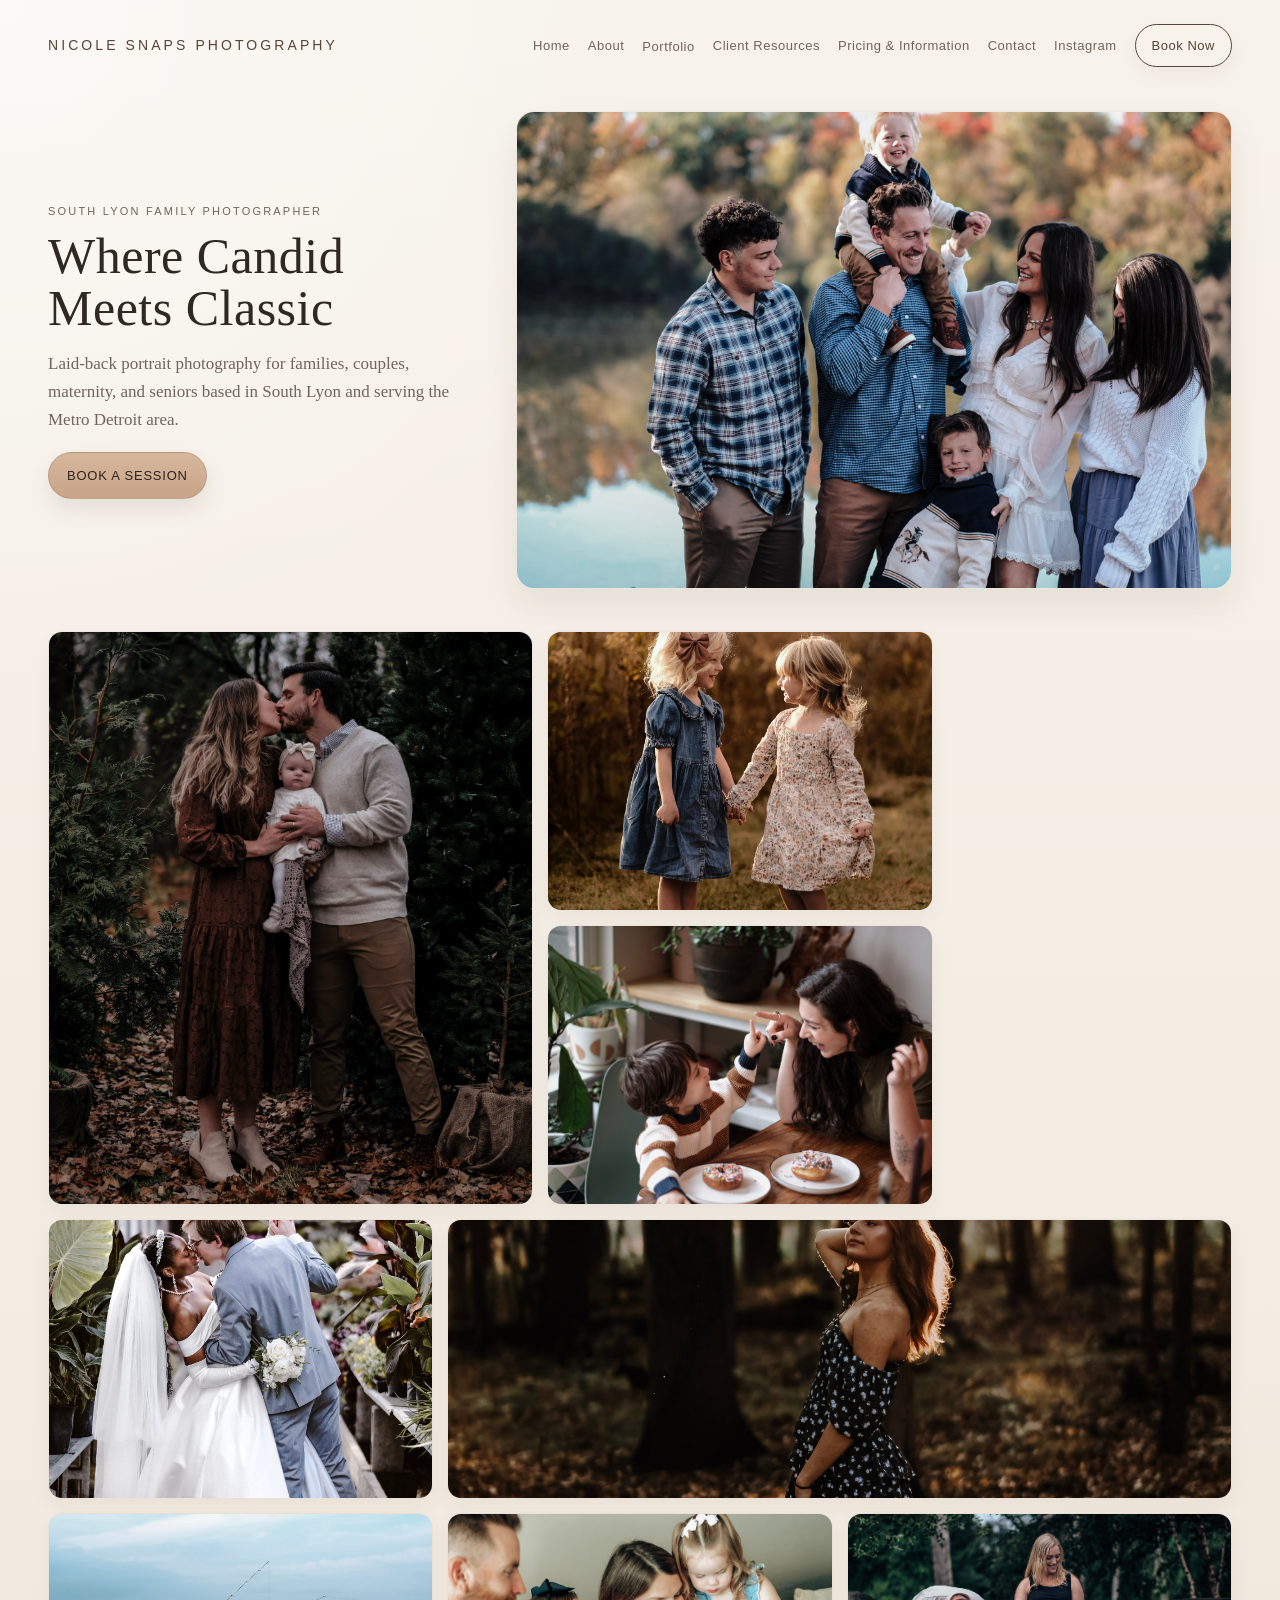
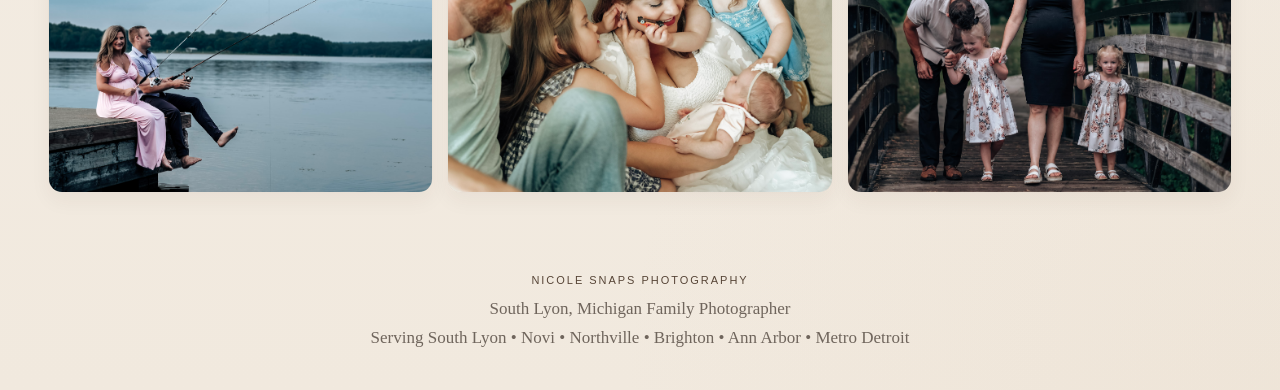
==== index.html @ c307022c "Add files via upload" ====
<!DOCTYPE html>
<html lang="en">
<head>
  <meta charset="UTF-8" />
  <meta name="viewport" content="width=device-width, initial-scale=1.0" />
  <title>Nicole Snaps Photography | South Lyon Family Photographer</title>
  <meta name="description" content="Nicole Snaps Photography offers laid-back, soulful portrait photography for families, couples, maternity, and seniors in South Lyon and the Metro Detroit area." />
  <meta name="keywords" content="South Lyon family photographer, Metro Detroit family photographer, maternity photographer Michigan, senior photographer South Lyon, couples photographer Michigan, Nicole Snaps Photography" />
  <meta name="author" content="Nicole Snaps Photography" />
  <meta name="robots" content="index, follow" />
  <meta property="og:title" content="Nicole Snaps Photography | Where Candid Meets Classic" />
  <meta property="og:description" content="Laid-back portrait photography for families, couples, maternity, and seniors in South Lyon and the Metro Detroit area." />
  <meta property="og:type" content="website" />
  <meta property="og:image" content="images/hero.jpg" />
  <meta property="og:locale" content="en_US" />
  <link rel="canonical" href="https://www.nicolesnapsphoto.com/" />
  <link rel="stylesheet" href="style.css" />
</head>
<body>
  <header class="site-header">
    <a class="brand" href="index.html">Nicole Snaps Photography</a>

    <input type="checkbox" id="nav-toggle" class="nav-toggle" />
    <label for="nav-toggle" class="nav-toggle-label" aria-label="Open menu">
      <span></span>
      <span></span>
      <span></span>
    </label>

    <nav class="main-nav">
      <a href="index.html">Home</a>
      <a href="about.html">About</a>

      <div class="nav-dropdown">
        <a class="nav-dropbtn" href="https://nicolesnapsphotographysouthlyon.mypixieset.com/families/" target="_blank" rel="noopener">Portfolio</a>
        <div class="nav-dropdown-content">
          <a href="https://nicolesnapsphotographysouthlyon.mypixieset.com/families/" target="_blank" rel="noopener">Families &amp; Newborn</a>
          <a href="https://nicolesnapsphotographysouthlyon.mypixieset.com/couples/" target="_blank" rel="noopener">Couples &amp; Maternity</a>
          <a href="https://nicolesnapsphotographysouthlyon.mypixieset.com/seniors/" target="_blank" rel="noopener">Seniors &amp; Grads</a>
        </div>
      </div>

      <a href="https://nicolesnapsphotographysouthlyon.mypixieset.com/resources/" target="_blank" rel="noopener">Client Resources</a>
      <a href="https://nicolesnapsphotographysouthlyon.mypixieset.com/investment/" target="_blank" rel="noopener">Pricing &amp; Information</a>
      <a href="https://nicolesnapsphotographysouthlyon.mypixieset.com/contact/" target="_blank" rel="noopener">Contact</a>
      <a href="https://www.instagram.com/nicolesnapsphotography" target="_blank" rel="noopener">Instagram</a>
      <a class="nav-button" href="https://book.usesession.com/i/s2PCwH8DxS" target="_blank" rel="noopener">Book Now</a>
    </nav>
  </header>

  <main>
    <section class="hero hero-compact">
      <div class="hero-copy">
        <p class="eyebrow">South Lyon Family Photographer</p>
        <h1>Where Candid Meets Classic</h1>
        <p class="intro">
          Laid-back portrait photography for families, couples, maternity, and seniors
          based in South Lyon and serving the Metro Detroit area.
        </p>
        <div class="hero-actions">
          <a class="primary-link" href="https://book.usesession.com/i/s2PCwH8DxS" target="_blank" rel="noopener">Book a Session</a>
        </div>
      </div>
      <div class="hero-image-wrap">
        <img class="hero-image" src="images/hero.jpg" alt="Family laughing together during outdoor portrait session" />
      </div>
    </section>

    <section class="portfolio-grid-section" aria-label="Portfolio preview">
      <div class="editorial-grid editorial-grid-eight">
        <img class="grid-tall" src="images/portfolio1.jpg" alt="Family photography moment" />
        <img src="images/portfolio2.jpg" alt="Couple photography moment" />
        <img src="images/portfolio3.jpg" alt="Senior portrait" />
        <img src="images/portfolio4.jpg" alt="Mother holding newborn" />
        <img class="grid-wide" src="images/portfolio5.jpg" alt="Kids playing outdoors" />
        <img src="images/portfolio6.jpg" alt="Maternity portrait" />
        <img src="images/portfolio7.jpg" alt="Lifestyle family portrait" />
        <img src="images/portfolio8.jpg" alt="Outdoor portrait session" />
      </div>
    </section>
  </main>

  <footer class="site-footer">
    <p class="footer-title">Nicole Snaps Photography</p>
    <p class="footer-location">South Lyon, Michigan Family Photographer</p>
    <p class="footer-service">Serving South Lyon • Novi • Northville • Brighton • Ann Arbor • Metro Detroit</p>
  </footer>
</body>
</html>
---- style.css ----
*{
  box-sizing:border-box;
}

:root{
  --bg:#f4eee6;
  --surface:#fbf7f1;
  --surface-soft:#f1e7da;
  --text:#2f2823;
  --muted:#6f655c;
  --line:#d7c8b9;
  --line-soft:#e6dbcf;
  --accent:#8b6f57;
  --accent-dark:#574537;
  --button:#cdb29b;
  --button-hover:#c29f84;
  --shadow:0 16px 34px rgba(52, 40, 29, 0.08);
  --shadow-soft:0 8px 20px rgba(52, 40, 29, 0.05);
}

html{
  scroll-behavior:smooth;
}

body{
  margin:0;
  font-family: Baskerville, "Baskerville Old Face", Garamond, "Times New Roman", serif;
  background:
    radial-gradient(circle at top left, rgba(255,255,255,0.58), transparent 30%),
    radial-gradient(circle at bottom right, rgba(214,190,162,0.10), transparent 28%),
    linear-gradient(180deg, #f7f2eb 0%, #f1e9de 100%);
  color:var(--text);
  line-height:1.65;
}

img{
  display:block;
  max-width:100%;
}

a{
  color:inherit;
}

.site-header{
  max-width:1240px;
  margin:0 auto;
  padding:24px 28px;
  display:flex;
  align-items:center;
  justify-content:space-between;
  gap:20px;
  position:relative;
}

.brand{
  text-decoration:none;
  font-family:"Avenir Next", Avenir, Helvetica, Arial, sans-serif;
  font-size:14px;
  letter-spacing:0.22em;
  text-transform:uppercase;
  position:relative;
  z-index:1002;
  color:var(--accent-dark);
}

.nav-toggle{
  display:none;
}

.nav-toggle-label{
  display:none;
}

.main-nav{
  display:flex;
  align-items:center;
  gap:18px;
  flex-wrap:wrap;
}

.main-nav > a,
.nav-dropbtn{
  text-decoration:none;
  font-size:13px;
  color:var(--muted);
  background:none;
  border:none;
  padding:0;
  font-family:"Avenir Next", Avenir, Helvetica, Arial, sans-serif;
  letter-spacing:0.04em;
  cursor:pointer;
  transition:color 0.18s ease;
}

.main-nav > a:hover,
.nav-dropbtn:hover{
  color:var(--accent-dark);
}

.main-nav a.active{
  color:var(--accent-dark);
}

.nav-button{
  background:rgba(255,255,255,0.35);
  border:1px solid var(--accent-dark) !important;
  color:var(--accent-dark) !important;
  padding:10px 16px !important;
  border-radius:999px;
  box-shadow:var(--shadow-soft);
}

.nav-dropdown{
  position:relative;
  padding-bottom:8px;
  margin-bottom:-8px;
}

.nav-dropdown-content{
  display:none;
  position:absolute;
  top:100%;
  left:0;
  min-width:240px;
  background:rgba(251,247,241,0.98);
  backdrop-filter: blur(6px);
  border:1px solid var(--line);
  border-radius:14px;
  box-shadow:var(--shadow);
  padding:10px 0;
  z-index:1000;
}

.nav-dropdown-content a{
  display:block;
  padding:10px 16px;
  text-decoration:none;
  color:var(--text);
  font-size:14px;
  white-space:nowrap;
  font-family:"Avenir Next", Avenir, Helvetica, Arial, sans-serif;
}

.nav-dropdown-content a:hover{
  background:rgba(139,111,87,0.06);
}

.nav-dropdown:hover .nav-dropdown-content,
.nav-dropdown:focus-within .nav-dropdown-content{
  display:block;
}

.hero{
  max-width:1240px;
  margin:0 auto;
  padding:20px 28px 34px;
}

.hero-compact{
  display:grid;
  grid-template-columns:minmax(280px, 430px) minmax(320px, 1fr);
  gap:38px;
  align-items:center;
}

.eyebrow{
  margin:0 0 10px;
  color:var(--muted);
  text-transform:uppercase;
  letter-spacing:0.20em;
  font-size:11px;
  font-family:"Avenir Next", Avenir, Helvetica, Arial, sans-serif;
}

h1, h2, h3{
  font-family: Baskerville, "Baskerville Old Face", Garamond, "Times New Roman", serif;
  font-weight:500;
  letter-spacing:0.01em;
  color:var(--text);
}

h1{
  font-size:50px;
  line-height:1.04;
  margin:0 0 16px;
}

h2{
  font-size:34px;
  line-height:1.15;
  margin:0;
}

h3{
  font-size:24px;
  line-height:1.2;
  margin:0;
}

.intro,
.about-copy p,
.feature-card p,
.footer-location,
.footer-service{
  font-size:17px;
}

.intro{
  max-width:420px;
  color:var(--muted);
  margin:0 0 18px;
}

.hero-actions{
  display:flex;
  flex-wrap:wrap;
  gap:12px;
  margin-top:12px;
}

.primary-link,
.secondary-link{
  text-decoration:none;
  padding:12px 18px;
  border-radius:999px;
  font-size:13px;
  font-family:"Avenir Next", Avenir, Helvetica, Arial, sans-serif;
  letter-spacing:0.06em;
  text-transform:uppercase;
  transition:all 0.18s ease;
}

.primary-link{
  background:linear-gradient(180deg, #d6b79d 0%, #c8a488 100%);
  color:#2d241d;
  box-shadow:0 10px 22px rgba(83, 65, 47, 0.11);
  border:1px solid rgba(87,69,55,0.16);
}

.primary-link:hover{
  background:linear-gradient(180deg, #d0ac8d 0%, #c09978 100%);
  transform:translateY(-1px);
}

.secondary-link{
  border:1px solid var(--line);
  background:rgba(255,255,255,0.45);
  color:var(--accent-dark);
}

.secondary-link:hover{
  background:var(--surface-soft);
}

.hero-image{
  width:100%;
  max-height:640px;
  object-fit:cover;
  border-radius:18px;
  box-shadow:var(--shadow);
  border:1px solid rgba(87,69,55,0.06);
}

.portfolio-grid-section{
  max-width:1240px;
  margin:0 auto;
  padding:8px 28px 60px;
}

.editorial-grid{
  display:grid;
  grid-template-columns:repeat(12, 1fr);
  gap:14px;
}

.editorial-grid img{
  width:100%;
  height:280px;
  object-fit:cover;
  border-radius:14px;
  grid-column:span 4;
  box-shadow:var(--shadow-soft);
  border:1px solid rgba(87,69,55,0.06);
}

.editorial-grid .grid-tall{
  grid-column:span 5;
  grid-row:span 2;
  height:574px;
}

.editorial-grid .grid-wide{
  grid-column:span 8;
}

.page-wrap{
  max-width:1240px;
  margin:0 auto;
  padding:10px 28px 70px;
}

.about-page{
  padding:10px 0 50px;
}

.about-layout{
  display:grid;
  grid-template-columns:minmax(300px, 1.05fr) minmax(280px, 0.95fr);
  gap:40px;
  align-items:center;
}

.about-copy p{
  max-width:660px;
  color:var(--muted);
}

.about-image-wrap img{
  width:100%;
  border-radius:18px;
  max-height:720px;
  object-fit:cover;
  box-shadow:var(--shadow);
  border:1px solid rgba(87,69,55,0.06);
}

.featured-preview-section{
  padding-top:8px;
}

.section-heading{
  margin-bottom:18px;
}

.feature-cards{
  display:grid;
  grid-template-columns:repeat(2, minmax(260px, 1fr));
  gap:18px;
}

.feature-card{
  text-decoration:none;
  background:rgba(251,247,241,0.82);
  backdrop-filter: blur(4px);
  border:1px solid var(--line-soft);
  border-radius:18px;
  padding:24px;
  transition:transform 0.18s ease, box-shadow 0.18s ease, background 0.18s ease;
  box-shadow:var(--shadow-soft);
}

.feature-card:hover{
  transform:translateY(-2px);
  box-shadow:var(--shadow);
  background:var(--surface);
}

.feature-source{
  display:block;
  color:var(--muted);
  text-transform:uppercase;
  letter-spacing:0.16em;
  font-size:11px;
  margin-bottom:10px;
  font-family:"Avenir Next", Avenir, Helvetica, Arial, sans-serif;
}

.feature-card h3{
  font-size:24px;
  margin-bottom:10px;
}

.feature-card p{
  margin:0 0 14px;
  color:var(--muted);
}

.feature-read{
  font-size:13px;
  color:var(--accent-dark);
  font-family:"Avenir Next", Avenir, Helvetica, Arial, sans-serif;
  text-transform:uppercase;
  letter-spacing:0.08em;
}

.site-footer{
  max-width:1240px;
  margin:0 auto;
  padding:18px 28px 38px;
  text-align:center;
  color:var(--muted);
}

.footer-title{
  margin:0 0 6px;
  letter-spacing:0.18em;
  text-transform:uppercase;
  font-size:11px;
  font-family:"Avenir Next", Avenir, Helvetica, Arial, sans-serif;
  color:var(--accent-dark);
}

.footer-location,
.footer-service{
  margin:0;
}

@media (max-width: 980px){
  .hero-compact,
  .about-layout{
    grid-template-columns:1fr;
  }

  h1{
    font-size:42px;
  }

  .editorial-grid img,
  .editorial-grid .grid-tall,
  .editorial-grid .grid-wide{
    grid-column:span 6;
    grid-row:auto;
    height:260px;
  }

  .feature-cards{
    grid-template-columns:1fr;
  }
}

@media (max-width: 760px){
  .site-header{
    padding:20px 18px;
    align-items:center;
  }

  .nav-toggle-label{
    display:flex;
    flex-direction:column;
    gap:5px;
    cursor:pointer;
    position:relative;
    z-index:1002;
  }

  .nav-toggle-label span{
    width:24px;
    height:2px;
    background:var(--accent-dark);
    display:block;
    border-radius:999px;
  }

  .main-nav{
    display:none;
    position:absolute;
    top:100%;
    left:18px;
    right:18px;
    background:rgba(251,247,241,0.98);
    backdrop-filter: blur(8px);
    border:1px solid var(--line);
    border-radius:18px;
    box-shadow:var(--shadow);
    padding:18px;
    gap:14px;
    z-index:1001;
  }

  .nav-toggle:checked ~ .main-nav{
    display:flex;
    flex-direction:column;
    align-items:flex-start;
  }

  .main-nav > a,
  .nav-dropbtn{
    font-size:15px;
    color:var(--accent-dark);
  }

  .nav-dropdown{
    width:100%;
    padding-bottom:0;
    margin-bottom:0;
  }

  .nav-dropdown-content{
    display:block;
    position:static;
    min-width:unset;
    background:transparent;
    border:none;
    box-shadow:none;
    padding:8px 0 0 12px;
    backdrop-filter:none;
  }

  .nav-dropdown-content a{
    padding:6px 0;
    color:var(--muted);
    white-space:normal;
  }

  .nav-button{
    margin-top:6px;
  }

  .hero,
  .portfolio-grid-section,
  .page-wrap,
  .site-footer{
    padding-left:18px;
    padding-right:18px;
  }

  h1{
    font-size:35px;
  }

  .intro,
  .about-copy p,
  .feature-card p,
  .footer-location,
  .footer-service{
    font-size:16px;
  }

  .editorial-grid{
    grid-template-columns:1fr 1fr;
  }

  .editorial-grid img,
  .editorial-grid .grid-tall,
  .editorial-grid .grid-wide{
    grid-column:span 1;
    height:220px;
  }
}
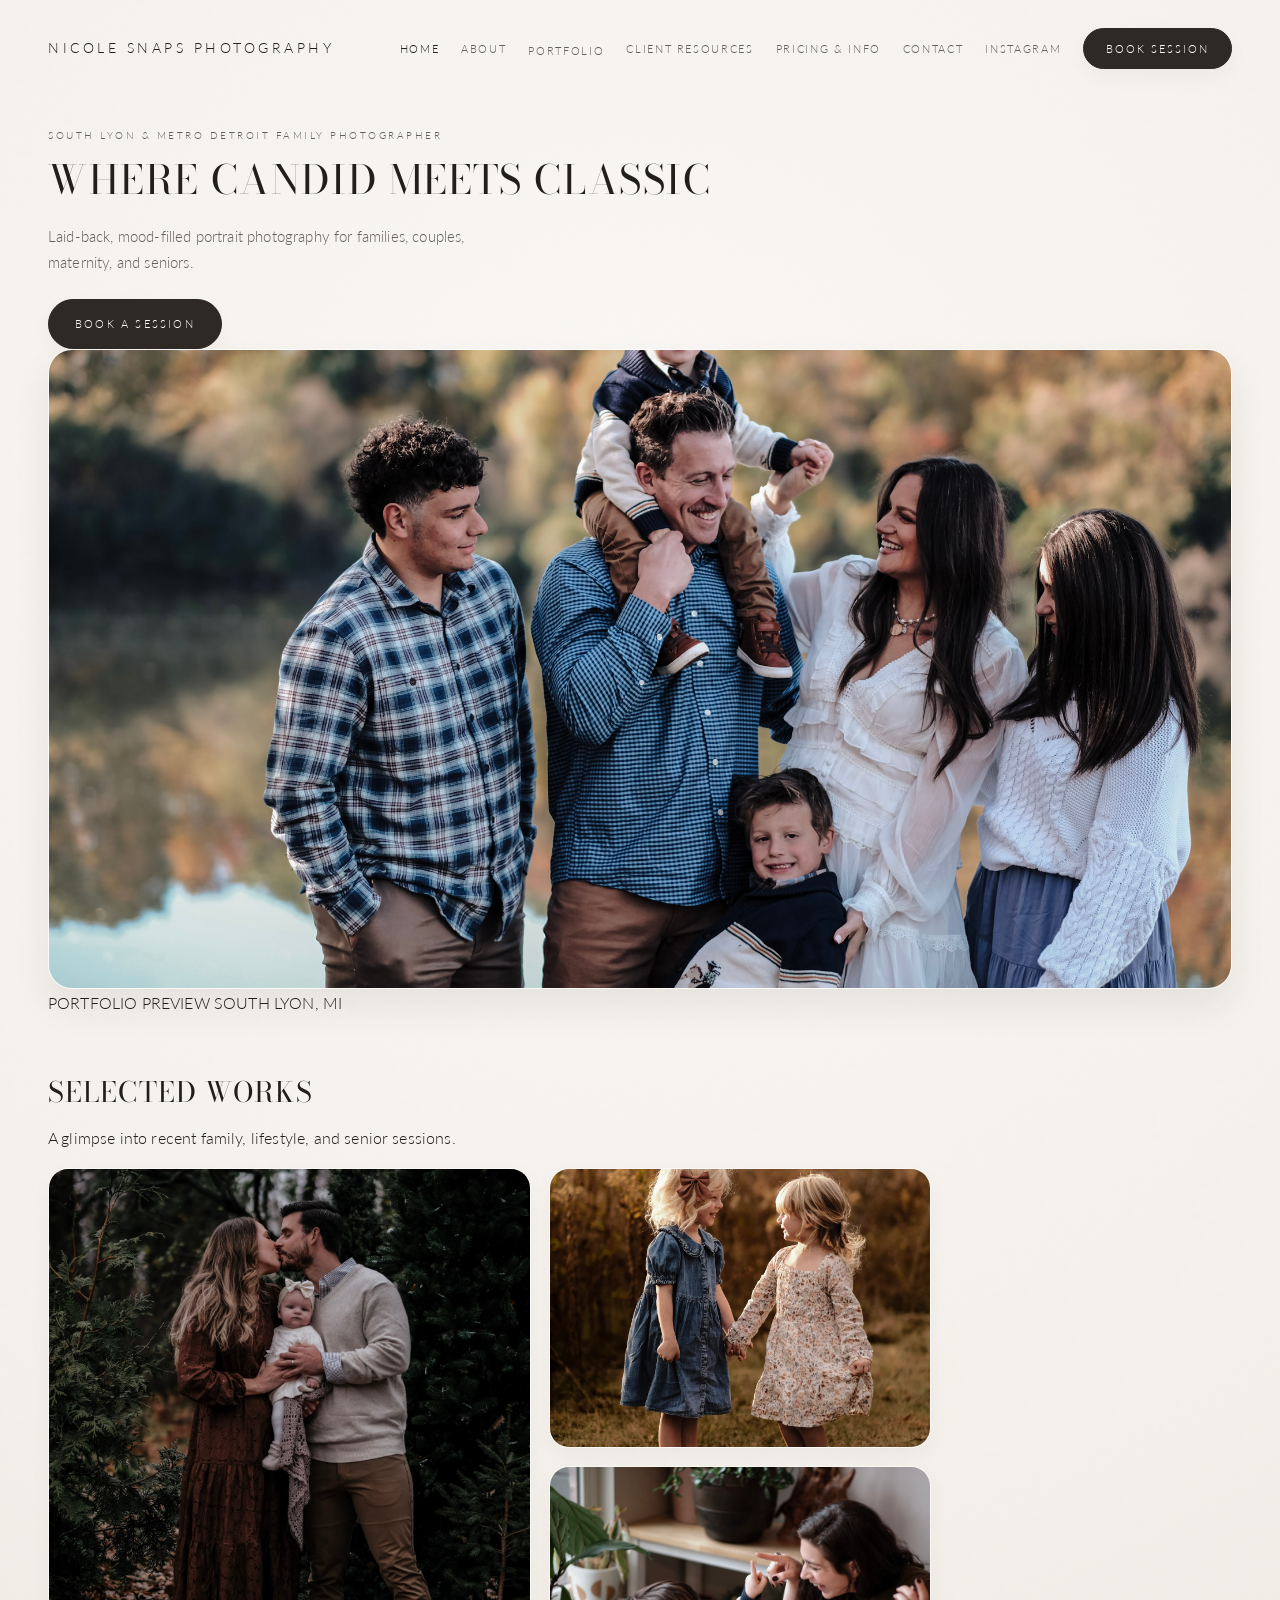
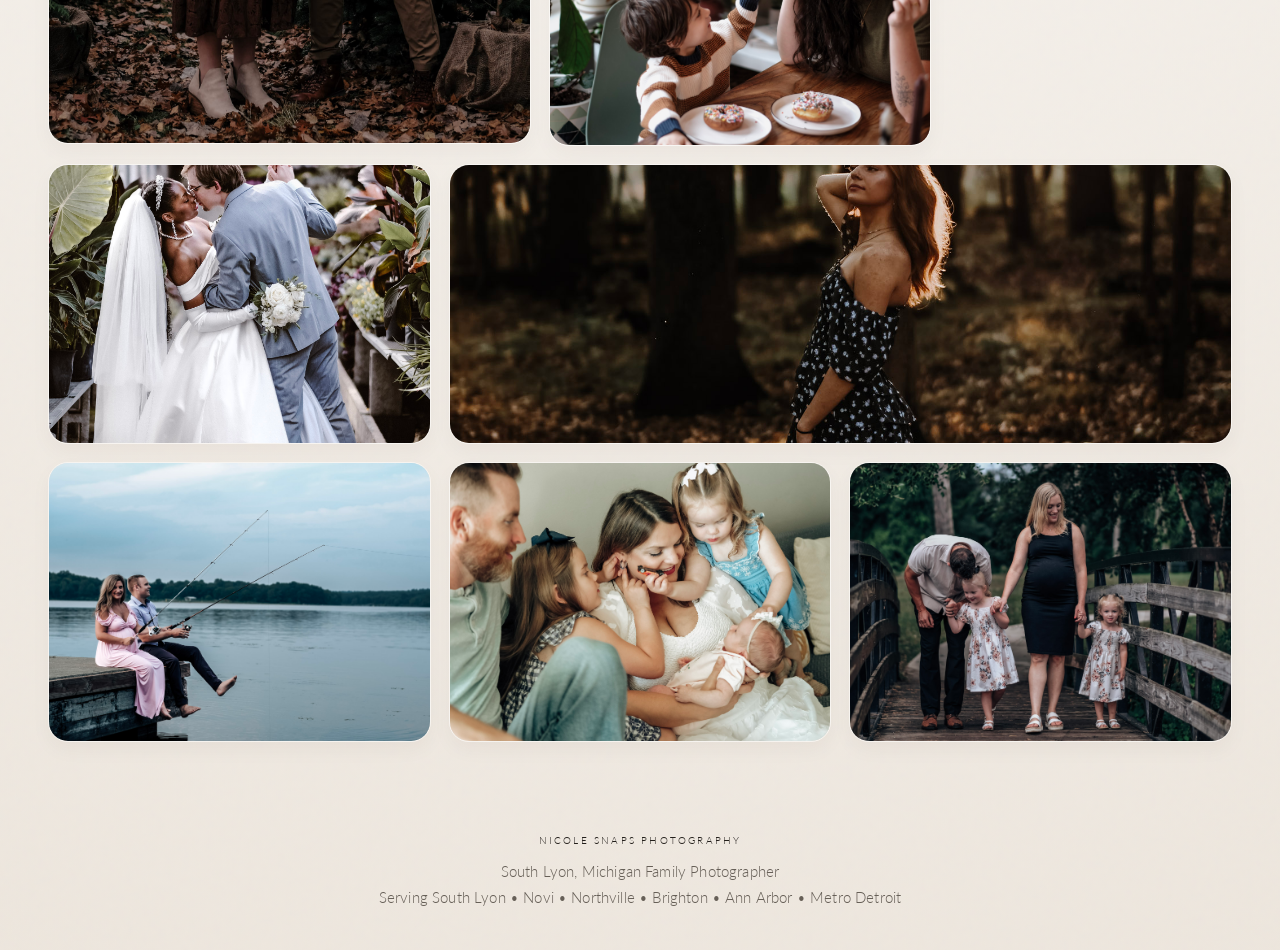
==== commit 7cac8fd0: "1Update index.html" ====
--- a/index.html
+++ b/index.html
@@ -1,10 +1,18 @@
 <!DOCTYPE html>
 <html lang="en">
 <head>
+  <!-- Google tag (gtag.js) -->
+  <script async src="https://www.googletagmanager.com/gtag/js?id=G-GTPN2W63QH"></script>
+  <script>
+    window.dataLayer = window.dataLayer || [];
+    function gtag(){dataLayer.push(arguments);}
+    gtag('js', new Date());
+    gtag('config', 'G-GTPN2W63QH');
+  </script>
   <meta charset="UTF-8" />
   <meta name="viewport" content="width=device-width, initial-scale=1.0" />
   <title>Nicole Snaps Photography | South Lyon Family Photographer</title>
-  <meta name="description" content="Nicole Snaps Photography offers laid-back, soulful portrait photography for families, couples, maternity, and seniors in South Lyon and the Metro Detroit area." />
+  <meta name="description" content="Nicole Snaps Photography offers laid-back, timeless portrait photography for families, couples, maternity, and seniors in South Lyon and the Metro Detroit area." />
   <meta name="keywords" content="South Lyon family photographer, Metro Detroit family photographer, maternity photographer Michigan, senior photographer South Lyon, couples photographer Michigan, Nicole Snaps Photography" />
   <meta name="author" content="Nicole Snaps Photography" />
   <meta name="robots" content="index, follow" />
@@ -17,6 +25,7 @@
   <link rel="stylesheet" href="style.css" />
 </head>
 <body>
+
   <header class="site-header">
     <a class="brand" href="index.html">Nicole Snaps Photography</a>
 
@@ -28,50 +37,60 @@
     </label>
 
     <nav class="main-nav">
-      <a href="index.html">Home</a>
+      <a href="index.html" class="active">Home</a>
       <a href="about.html">About</a>
 
       <div class="nav-dropdown">
         <a class="nav-dropbtn" href="https://nicolesnapsphotographysouthlyon.mypixieset.com/families/" target="_blank" rel="noopener">Portfolio</a>
         <div class="nav-dropdown-content">
-          <a href="https://nicolesnapsphotographysouthlyon.mypixieset.com/families/" target="_blank" rel="noopener">Families &amp; Newborn</a>
+          <a href="https://nicolesnapsphotographysouthlyon.mypixieset.com/families/" target="_blank" rel="noopener">Families &amp; Milestones</a>
           <a href="https://nicolesnapsphotographysouthlyon.mypixieset.com/couples/" target="_blank" rel="noopener">Couples &amp; Maternity</a>
           <a href="https://nicolesnapsphotographysouthlyon.mypixieset.com/seniors/" target="_blank" rel="noopener">Seniors &amp; Grads</a>
         </div>
       </div>
 
       <a href="https://nicolesnapsphotographysouthlyon.mypixieset.com/resources/" target="_blank" rel="noopener">Client Resources</a>
-      <a href="https://nicolesnapsphotographysouthlyon.mypixieset.com/investment/" target="_blank" rel="noopener">Pricing &amp; Information</a>
+      <a href="https://nicolesnapsphotographysouthlyon.mypixieset.com/investment/" target="_blank" rel="noopener">Pricing &amp; Info</a>
       <a href="https://nicolesnapsphotographysouthlyon.mypixieset.com/contact/" target="_blank" rel="noopener">Contact</a>
       <a href="https://www.instagram.com/nicolesnapsphotography" target="_blank" rel="noopener">Instagram</a>
-      <a class="nav-button" href="https://book.usesession.com/i/s2PCwH8DxS" target="_blank" rel="noopener">Book Now</a>
+      <a class="nav-button" href="https://book.usesession.com/i/s2PCwH8DxS" target="_blank" rel="noopener">Book Session</a>
     </nav>
   </header>
 
   <main>
-    <section class="hero hero-compact">
-      <div class="hero-copy">
-        <p class="eyebrow">South Lyon Family Photographer</p>
+    <!-- Centered Editorial Hero Section -->
+    <section class="hero hero-editorial">
+      <div class="hero-copy-centered">
+        <p class="eyebrow">South Lyon &amp; Metro Detroit Family Photographer</p>
         <h1>Where Candid Meets Classic</h1>
         <p class="intro">
-          Laid-back portrait photography for families, couples, maternity, and seniors
-          based in South Lyon and serving the Metro Detroit area.
+          Laid-back, mood-filled portrait photography for families, couples, maternity, and seniors.
         </p>
         <div class="hero-actions">
           <a class="primary-link" href="https://book.usesession.com/i/s2PCwH8DxS" target="_blank" rel="noopener">Book a Session</a>
         </div>
       </div>
-      <div class="hero-image-wrap">
+      
+      <div class="hero-image-container">
         <img class="hero-image" src="images/hero.jpg" alt="Family laughing together during outdoor portrait session" />
+        <div class="image-caption-bar">
+          <span>PORTFOLIO PREVIEW</span>
+          <span>SOUTH LYON, MI</span>
+        </div>
       </div>
     </section>
 
+    <!-- Curated Editorial Photo Grid -->
     <section class="portfolio-grid-section" aria-label="Portfolio preview">
+      <div class="section-title-wrap">
+        <h2>Selected Works</h2>
+        <p class="section-sub">A glimpse into recent family, lifestyle, and senior sessions.</p>
+      </div>
       <div class="editorial-grid editorial-grid-eight">
         <img class="grid-tall" src="images/portfolio1.jpg" alt="Family photography moment" />
         <img src="images/portfolio2.jpg" alt="Couple photography moment" />
         <img src="images/portfolio3.jpg" alt="Senior portrait" />
-        <img src="images/portfolio4.jpg" alt="Mother holding newborn" />
+        <img src="images/portfolio4.jpg" alt="Mother holding child" />
         <img class="grid-wide" src="images/portfolio5.jpg" alt="Kids playing outdoors" />
         <img src="images/portfolio6.jpg" alt="Maternity portrait" />
         <img src="images/portfolio7.jpg" alt="Lifestyle family portrait" />
@@ -85,5 +104,6 @@
     <p class="footer-location">South Lyon, Michigan Family Photographer</p>
     <p class="footer-service">Serving South Lyon • Novi • Northville • Brighton • Ann Arbor • Metro Detroit</p>
   </footer>
+
 </body>
 </html>
--- a/style.css
+++ b/style.css
@@ -1,21 +1,31 @@
+@import url('https://fonts.googleapis.com/css2?family=Bodoni+Moda:ital,opsz,wght@0,6..96,400;0,6..96,500;1,6..96,400&family=Lato:wght@300;400&display=swap');
+
 *{
   box-sizing:border-box;
 }
 
 :root{
-  --bg:#f4eee6;
-  --surface:#fbf7f1;
-  --surface-soft:#f1e7da;
-  --text:#2f2823;
-  --muted:#6f655c;
-  --line:#d7c8b9;
-  --line-soft:#e6dbcf;
-  --accent:#8b6f57;
-  --accent-dark:#574537;
-  --button:#cdb29b;
-  --button-hover:#c29f84;
-  --shadow:0 16px 34px rgba(52, 40, 29, 0.08);
-  --shadow-soft:0 8px 20px rgba(52, 40, 29, 0.05);
+  --bg:#f3eee7;
+  --surface:#fbf8f3;
+  --surface-soft:#eae3d9;
+  --text:#221e1a;
+  --muted:#665f57;
+  --line:#dad1c5;
+  --line-soft:#e8e1d7;
+  --button:#2e2924;
+  --button-hover:#171412;
+  --shadow:0 18px 36px rgba(40, 32, 24, 0.08);
+  --shadow-soft:0 8px 20px rgba(40, 32, 24, 0.04);
+}
+
+body, p, span, div, a, li, button, input,
+.brand, .main-nav > a, .nav-dropbtn, .nav-button,
+.primary-link, .secondary-link, .feature-source, .feature-read, .footer-title {
+  font-family: 'Lato', sans-serif !important;
+}
+
+h1, h2, h3, h4 {
+  font-family: 'Bodoni Moda', Georgia, serif !important;
 }
 
 html{
@@ -24,13 +34,15 @@
 
 body{
   margin:0;
-  font-family: Baskerville, "Baskerville Old Face", Garamond, "Times New Roman", serif;
-  background:
-    radial-gradient(circle at top left, rgba(255,255,255,0.58), transparent 30%),
-    radial-gradient(circle at bottom right, rgba(214,190,162,0.10), transparent 28%),
-    linear-gradient(180deg, #f7f2eb 0%, #f1e9de 100%);
-  color:var(--text);
-  line-height:1.65;
+  font-weight: 300;
+  background-color: var(--bg);
+  /* Organic film texture overlay using an SVG radial noise base */
+  background-image: 
+    radial-gradient(circle at 50% 20%, rgba(255, 255, 255, 0.6) 0%, rgba(228, 218, 206, 0.4) 100%),
+    url("data:image/svg+xml,%3Csvg viewBox='0 0 200 200' xmlns='http://www.w3.org/2000/svg'%3E%3Cfilter id='noiseFilter'%3E%3CfeTurbulence type='fractalNoise' baseFrequency='0.8' numOctaves='3' stitchTiles='stitch'/%3E%3C/filter%3E%3Crect width='100%25' height='100%25' filter='url(%23noiseFilter)' opacity='0.035'/%3E%3C/svg%3E");
+  color:var(--text);
+  line-height:1.75;
+  letter-spacing: 0.01em;
 }
 
 img{
@@ -45,7 +57,7 @@
 .site-header{
   max-width:1240px;
   margin:0 auto;
-  padding:24px 28px;
+  padding:28px 28px;
   display:flex;
   align-items:center;
   justify-content:space-between;
@@ -55,13 +67,12 @@
 
 .brand{
   text-decoration:none;
-  font-family:"Avenir Next", Avenir, Helvetica, Arial, sans-serif;
   font-size:14px;
-  letter-spacing:0.22em;
+  letter-spacing:0.25em;
   text-transform:uppercase;
   position:relative;
   z-index:1002;
-  color:var(--accent-dark);
+  color:var(--text);
 }
 
 .nav-toggle{
@@ -75,40 +86,46 @@
 .main-nav{
   display:flex;
   align-items:center;
-  gap:18px;
+  gap:22px;
   flex-wrap:wrap;
 }
 
 .main-nav > a,
 .nav-dropbtn{
   text-decoration:none;
-  font-size:13px;
+  font-size:11px;
   color:var(--muted);
   background:none;
   border:none;
   padding:0;
-  font-family:"Avenir Next", Avenir, Helvetica, Arial, sans-serif;
-  letter-spacing:0.04em;
+  letter-spacing:0.15em;
+  text-transform: uppercase;
   cursor:pointer;
   transition:color 0.18s ease;
 }
 
 .main-nav > a:hover,
 .nav-dropbtn:hover{
-  color:var(--accent-dark);
+  color:var(--text);
 }
 
 .main-nav a.active{
-  color:var(--accent-dark);
+  color:var(--text);
 }
 
 .nav-button{
-  background:rgba(255,255,255,0.35);
-  border:1px solid var(--accent-dark) !important;
-  color:var(--accent-dark) !important;
-  padding:10px 16px !important;
-  border-radius:999px;
+  background:var(--button) !important;
+  color:#ffffff !important;
+  border:1px solid var(--button) !important;
+  padding:10px 22px !important;
+  border-radius:999px !important;
+  letter-spacing:0.18em !important;
+  text-transform:uppercase;
   box-shadow:var(--shadow-soft);
+}
+
+.nav-button:hover{
+  background:var(--button-hover) !important;
 }
 
 .nav-dropdown{
@@ -123,27 +140,28 @@
   top:100%;
   left:0;
   min-width:240px;
-  background:rgba(251,247,241,0.98);
-  backdrop-filter: blur(6px);
+  background:rgba(251, 248, 243, 0.96);
+  backdrop-filter: blur(8px);
   border:1px solid var(--line);
-  border-radius:14px;
+  border-radius:18px;
   box-shadow:var(--shadow);
-  padding:10px 0;
+  padding:12px 0;
   z-index:1000;
 }
 
 .nav-dropdown-content a{
   display:block;
-  padding:10px 16px;
+  padding:10px 18px;
   text-decoration:none;
   color:var(--text);
-  font-size:14px;
+  font-size:12px;
+  letter-spacing:0.08em;
+  text-transform:uppercase;
   white-space:nowrap;
-  font-family:"Avenir Next", Avenir, Helvetica, Arial, sans-serif;
 }
 
 .nav-dropdown-content a:hover{
-  background:rgba(139,111,87,0.06);
+  background:rgba(0,0,0,0.03);
 }
 
 .nav-dropdown:hover .nav-dropdown-content,
@@ -154,47 +172,46 @@
 .hero{
   max-width:1240px;
   margin:0 auto;
-  padding:20px 28px 34px;
+  padding:30px 28px 50px;
 }
 
 .hero-compact{
   display:grid;
-  grid-template-columns:minmax(280px, 430px) minmax(320px, 1fr);
-  gap:38px;
+  grid-template-columns:minmax(280px, 450px) minmax(320px, 1fr);
+  gap:48px;
   align-items:center;
 }
 
 .eyebrow{
-  margin:0 0 10px;
+  margin:0 0 12px;
   color:var(--muted);
   text-transform:uppercase;
-  letter-spacing:0.20em;
-  font-size:11px;
-  font-family:"Avenir Next", Avenir, Helvetica, Arial, sans-serif;
+  letter-spacing:0.25em;
+  font-size:10px;
 }
 
 h1, h2, h3{
-  font-family: Baskerville, "Baskerville Old Face", Garamond, "Times New Roman", serif;
-  font-weight:500;
-  letter-spacing:0.01em;
+  font-weight:400 !important;
+  letter-spacing:0.04em !important;
+  text-transform: uppercase;
   color:var(--text);
 }
 
 h1{
-  font-size:50px;
-  line-height:1.04;
-  margin:0 0 16px;
+  font-size:40px;
+  line-height:1.15;
+  margin:0 0 20px;
 }
 
 h2{
-  font-size:34px;
-  line-height:1.15;
+  font-size:28px;
+  line-height:1.2;
   margin:0;
 }
 
 h3{
-  font-size:24px;
-  line-height:1.2;
+  font-size:20px;
+  line-height:1.25;
   margin:0;
 }
 
@@ -203,63 +220,63 @@
 .feature-card p,
 .footer-location,
 .footer-service{
-  font-size:17px;
+  font-size:15px;
+  color:var(--muted);
 }
 
 .intro{
   max-width:420px;
-  color:var(--muted);
-  margin:0 0 18px;
+  margin:0 0 24px;
 }
 
 .hero-actions{
   display:flex;
   flex-wrap:wrap;
   gap:12px;
-  margin-top:12px;
+  margin-top:16px;
 }
 
 .primary-link,
 .secondary-link{
   text-decoration:none;
-  padding:12px 18px;
-  border-radius:999px;
-  font-size:13px;
-  font-family:"Avenir Next", Avenir, Helvetica, Arial, sans-serif;
-  letter-spacing:0.06em;
-  text-transform:uppercase;
-  transition:all 0.18s ease;
+  padding:14px 26px;
+  border-radius:999px; /* Smooth rounded pills */
+  font-size:11px;
+  letter-spacing:0.2em;
+  text-transform:uppercase;
+  transition:all 0.2s ease;
 }
 
 .primary-link{
-  background:linear-gradient(180deg, #d6b79d 0%, #c8a488 100%);
-  color:#2d241d;
-  box-shadow:0 10px 22px rgba(83, 65, 47, 0.11);
-  border:1px solid rgba(87,69,55,0.16);
+  background:var(--button);
+  color:#ffffff;
+  border:1px solid var(--button);
+  box-shadow:var(--shadow-soft);
 }
 
 .primary-link:hover{
-  background:linear-gradient(180deg, #d0ac8d 0%, #c09978 100%);
+  background:var(--button-hover);
+  border-color:var(--button-hover);
   transform:translateY(-1px);
 }
 
 .secondary-link{
   border:1px solid var(--line);
-  background:rgba(255,255,255,0.45);
-  color:var(--accent-dark);
+  background:rgba(255,255,255,0.4);
+  color:var(--text);
 }
 
 .secondary-link:hover{
-  background:var(--surface-soft);
+  background:var(--surface);
 }
 
 .hero-image{
   width:100%;
   max-height:640px;
   object-fit:cover;
-  border-radius:18px;
+  border-radius:24px; /* Organic curved image bounds */
   box-shadow:var(--shadow);
-  border:1px solid rgba(87,69,55,0.06);
+  border:1px solid rgba(255,255,255,0.6);
 }
 
 .portfolio-grid-section{
@@ -271,23 +288,23 @@
 .editorial-grid{
   display:grid;
   grid-template-columns:repeat(12, 1fr);
-  gap:14px;
+  gap:18px;
 }
 
 .editorial-grid img{
   width:100%;
   height:280px;
   object-fit:cover;
-  border-radius:14px;
+  border-radius:20px;
   grid-column:span 4;
   box-shadow:var(--shadow-soft);
-  border:1px solid rgba(87,69,55,0.06);
+  border:1px solid rgba(255,255,255,0.5);
 }
 
 .editorial-grid .grid-tall{
   grid-column:span 5;
   grid-row:span 2;
-  height:574px;
+  height:576px;
 }
 
 .editorial-grid .grid-wide{
@@ -300,53 +317,20 @@
   padding:10px 28px 70px;
 }
 
-.about-page{
-  padding:10px 0 50px;
-}
-
-.about-layout{
-  display:grid;
-  grid-template-columns:minmax(300px, 1.05fr) minmax(280px, 0.95fr);
-  gap:40px;
-  align-items:center;
-}
-
-.about-copy p{
-  max-width:660px;
-  color:var(--muted);
-}
-
-.about-image-wrap img{
-  width:100%;
-  border-radius:18px;
-  max-height:720px;
-  object-fit:cover;
-  box-shadow:var(--shadow);
-  border:1px solid rgba(87,69,55,0.06);
-}
-
-.featured-preview-section{
-  padding-top:8px;
-}
-
-.section-heading{
-  margin-bottom:18px;
-}
-
 .feature-cards{
   display:grid;
   grid-template-columns:repeat(2, minmax(260px, 1fr));
-  gap:18px;
+  gap:20px;
 }
 
 .feature-card{
   text-decoration:none;
-  background:rgba(251,247,241,0.82);
-  backdrop-filter: blur(4px);
-  border:1px solid var(--line-soft);
-  border-radius:18px;
-  padding:24px;
-  transition:transform 0.18s ease, box-shadow 0.18s ease, background 0.18s ease;
+  background:rgba(251, 248, 243, 0.7);
+  backdrop-filter: blur(6px);
+  border:1px solid var(--line);
+  border-radius:24px;
+  padding:28px;
+  transition:all 0.2s ease;
   box-shadow:var(--shadow-soft);
 }
 
@@ -360,45 +344,41 @@
   display:block;
   color:var(--muted);
   text-transform:uppercase;
-  letter-spacing:0.16em;
+  letter-spacing:0.2em;
+  font-size:10px;
+  margin-bottom:12px;
+}
+
+.feature-card h3{
+  font-size:20px;
+  margin-bottom:12px;
+}
+
+.feature-card p{
+  margin:0 0 16px;
+}
+
+.feature-read{
   font-size:11px;
-  margin-bottom:10px;
-  font-family:"Avenir Next", Avenir, Helvetica, Arial, sans-serif;
-}
-
-.feature-card h3{
-  font-size:24px;
-  margin-bottom:10px;
-}
-
-.feature-card p{
-  margin:0 0 14px;
-  color:var(--muted);
-}
-
-.feature-read{
-  font-size:13px;
-  color:var(--accent-dark);
-  font-family:"Avenir Next", Avenir, Helvetica, Arial, sans-serif;
-  text-transform:uppercase;
-  letter-spacing:0.08em;
+  color:var(--text);
+  text-transform:uppercase;
+  letter-spacing:0.15em;
 }
 
 .site-footer{
   max-width:1240px;
   margin:0 auto;
-  padding:18px 28px 38px;
+  padding:30px 28px 40px;
   text-align:center;
   color:var(--muted);
 }
 
 .footer-title{
-  margin:0 0 6px;
-  letter-spacing:0.18em;
-  text-transform:uppercase;
-  font-size:11px;
-  font-family:"Avenir Next", Avenir, Helvetica, Arial, sans-serif;
-  color:var(--accent-dark);
+  margin:0 0 8px;
+  letter-spacing:0.22em;
+  text-transform:uppercase;
+  font-size:10px;
+  color:var(--text);
 }
 
 .footer-location,
@@ -413,7 +393,7 @@
   }
 
   h1{
-    font-size:42px;
+    font-size:34px;
   }
 
   .editorial-grid img,
@@ -432,7 +412,6 @@
 @media (max-width: 760px){
   .site-header{
     padding:20px 18px;
-    align-items:center;
   }
 
   .nav-toggle-label{
@@ -440,16 +419,14 @@
     flex-direction:column;
     gap:5px;
     cursor:pointer;
-    position:relative;
-    z-index:1002;
   }
 
   .nav-toggle-label span{
-    width:24px;
+    width:22px;
     height:2px;
-    background:var(--accent-dark);
+    border-radius:999px;
+    background:var(--text);
     display:block;
-    border-radius:999px;
   }
 
   .main-nav{
@@ -458,53 +435,19 @@
     top:100%;
     left:18px;
     right:18px;
-    background:rgba(251,247,241,0.98);
-    backdrop-filter: blur(8px);
+    background:rgba(251, 248, 243, 0.98);
+    backdrop-filter: blur(12px);
     border:1px solid var(--line);
-    border-radius:18px;
+    border-radius:24px;
     box-shadow:var(--shadow);
-    padding:18px;
-    gap:14px;
-    z-index:1001;
+    padding:20px;
+    gap:16px;
   }
 
   .nav-toggle:checked ~ .main-nav{
     display:flex;
     flex-direction:column;
     align-items:flex-start;
-  }
-
-  .main-nav > a,
-  .nav-dropbtn{
-    font-size:15px;
-    color:var(--accent-dark);
-  }
-
-  .nav-dropdown{
-    width:100%;
-    padding-bottom:0;
-    margin-bottom:0;
-  }
-
-  .nav-dropdown-content{
-    display:block;
-    position:static;
-    min-width:unset;
-    background:transparent;
-    border:none;
-    box-shadow:none;
-    padding:8px 0 0 12px;
-    backdrop-filter:none;
-  }
-
-  .nav-dropdown-content a{
-    padding:6px 0;
-    color:var(--muted);
-    white-space:normal;
-  }
-
-  .nav-button{
-    margin-top:6px;
   }
 
   .hero,
@@ -516,25 +459,6 @@
   }
 
   h1{
-    font-size:35px;
-  }
-
-  .intro,
-  .about-copy p,
-  .feature-card p,
-  .footer-location,
-  .footer-service{
-    font-size:16px;
-  }
-
-  .editorial-grid{
-    grid-template-columns:1fr 1fr;
-  }
-
-  .editorial-grid img,
-  .editorial-grid .grid-tall,
-  .editorial-grid .grid-wide{
-    grid-column:span 1;
-    height:220px;
-  }
-}
+    font-size:30px;
+  }
+}
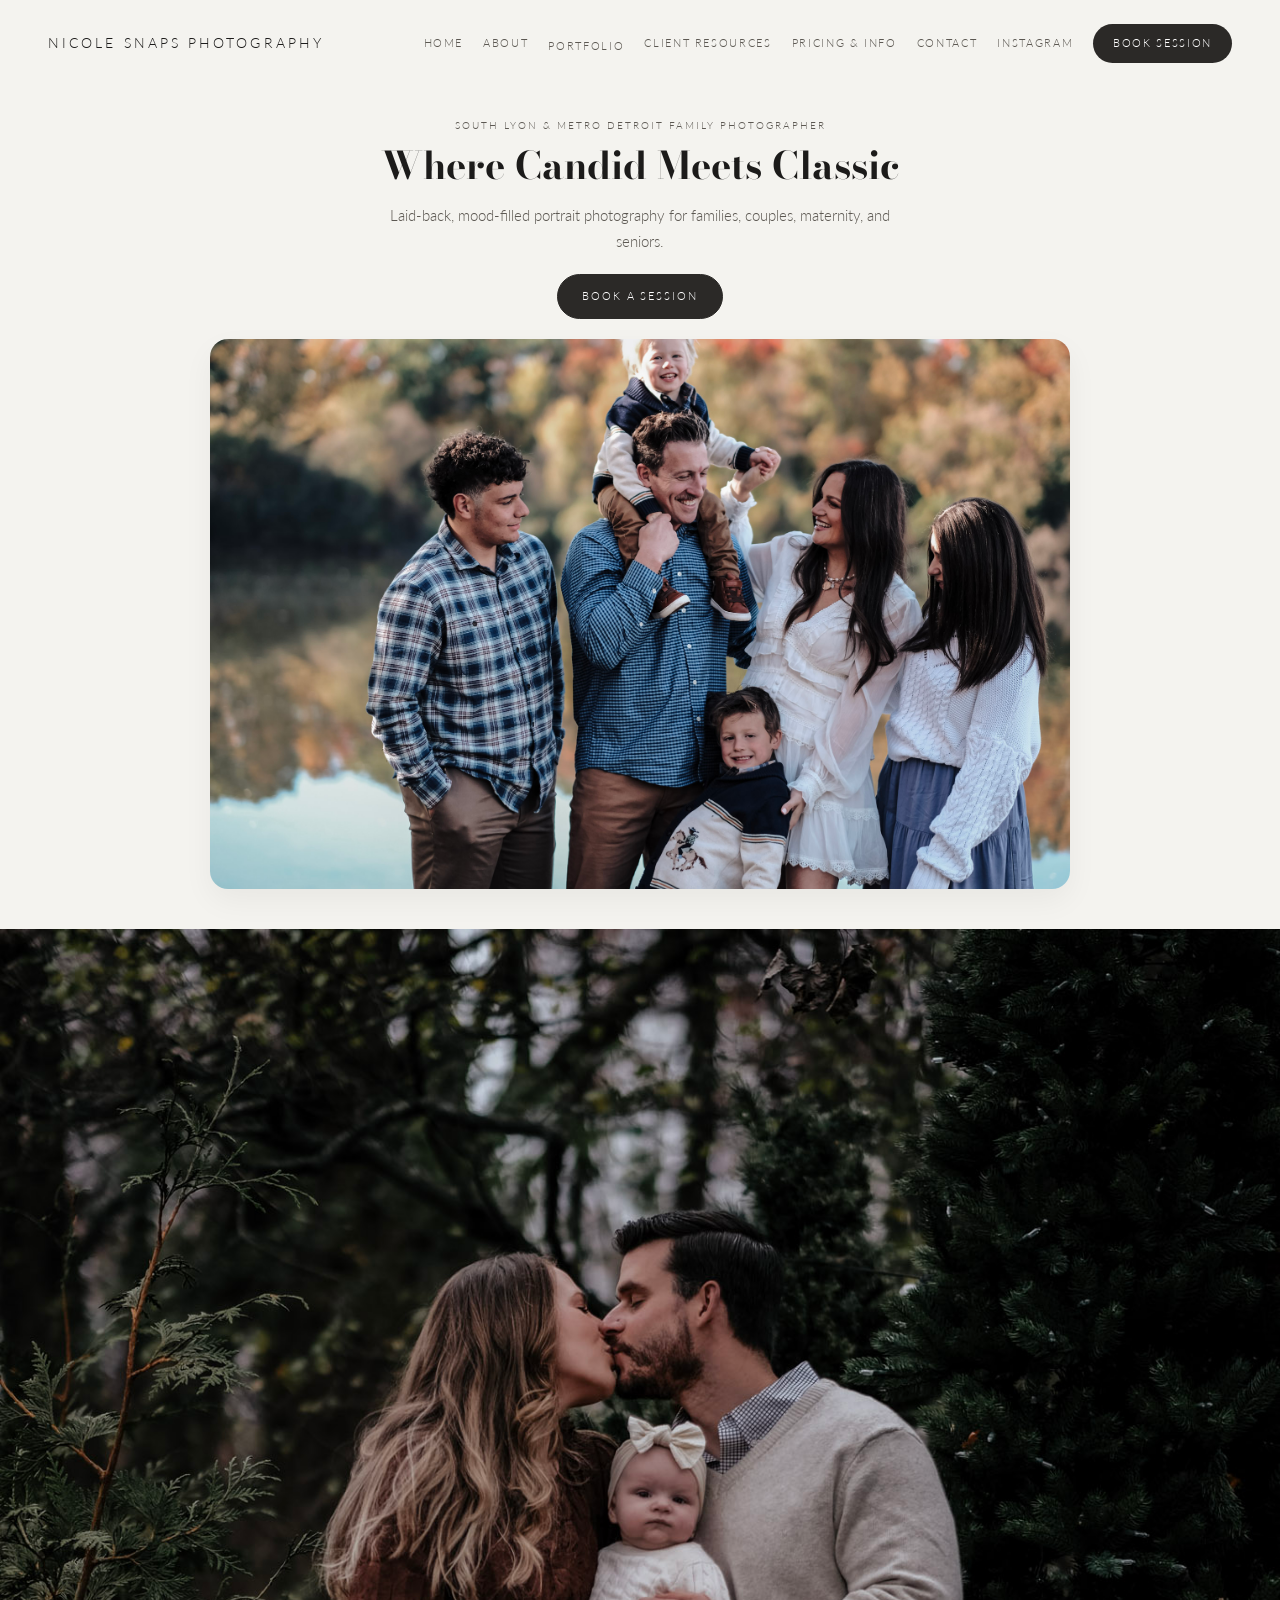
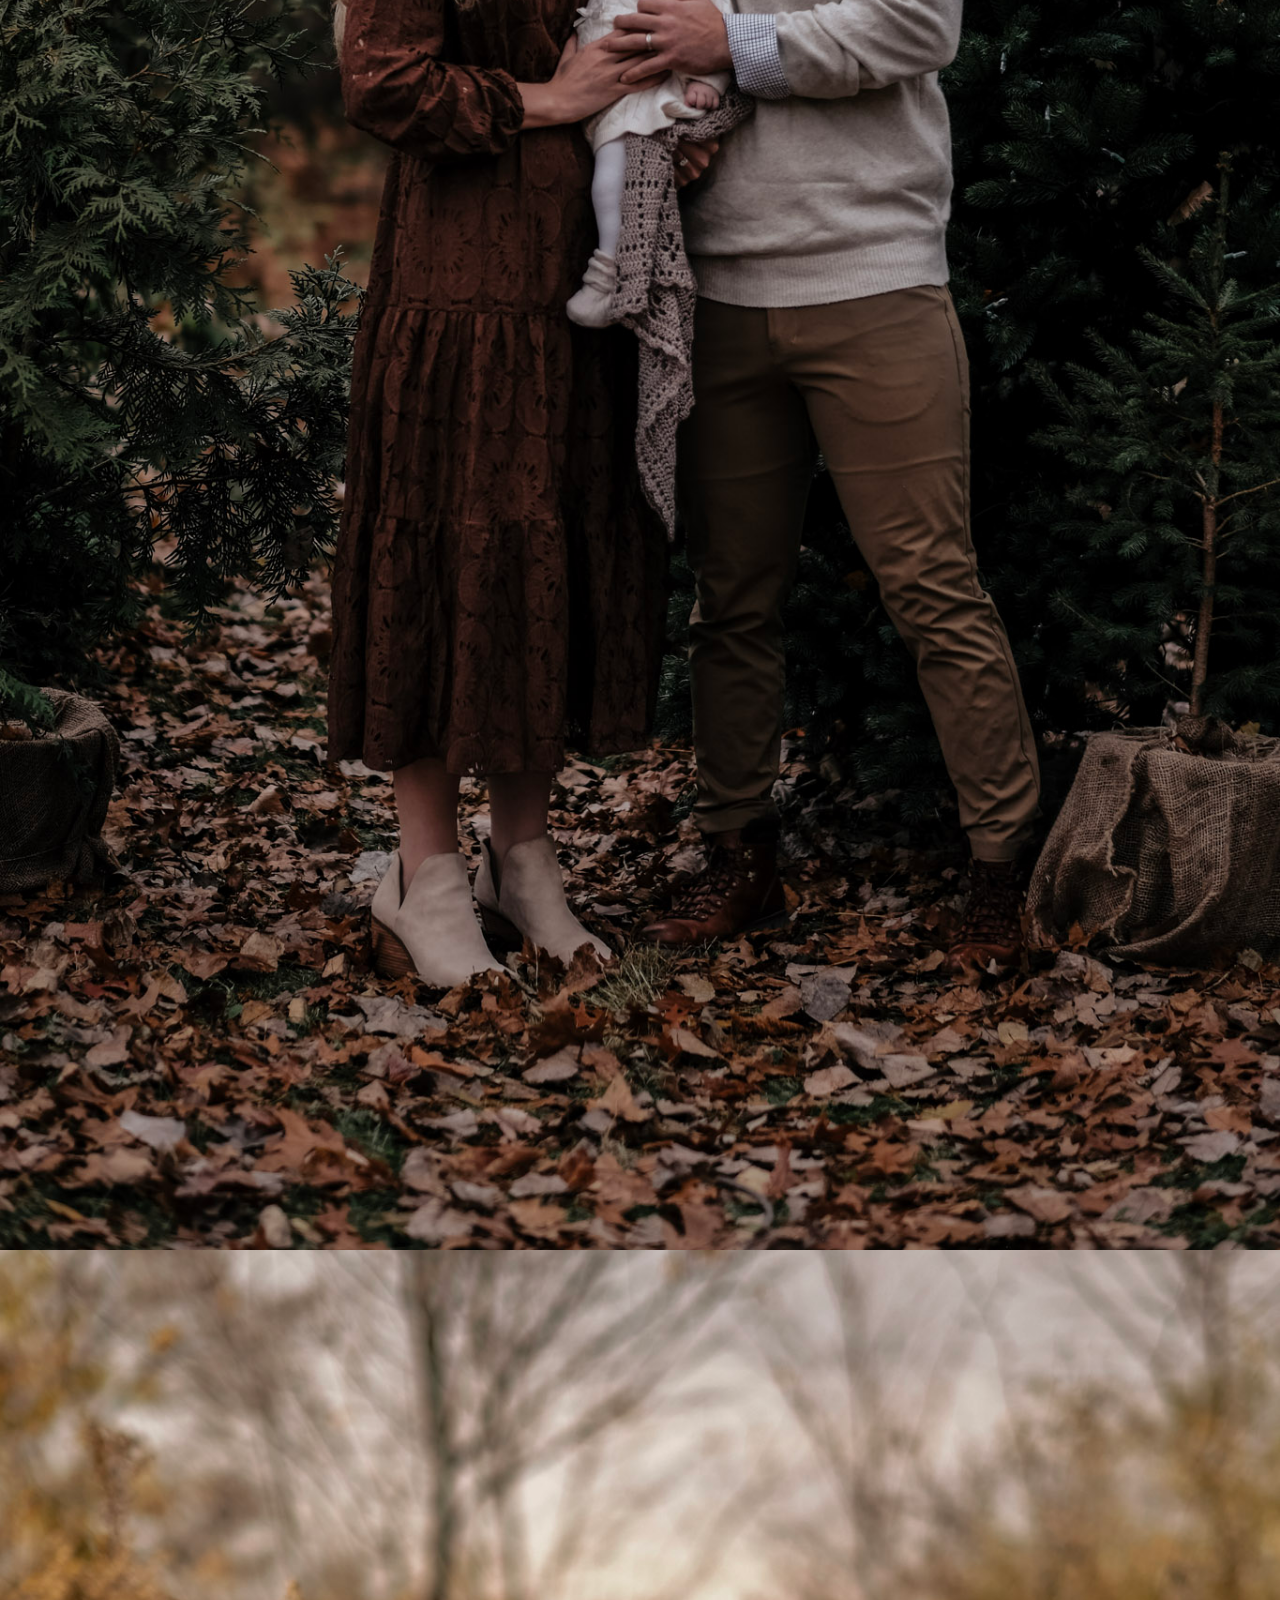
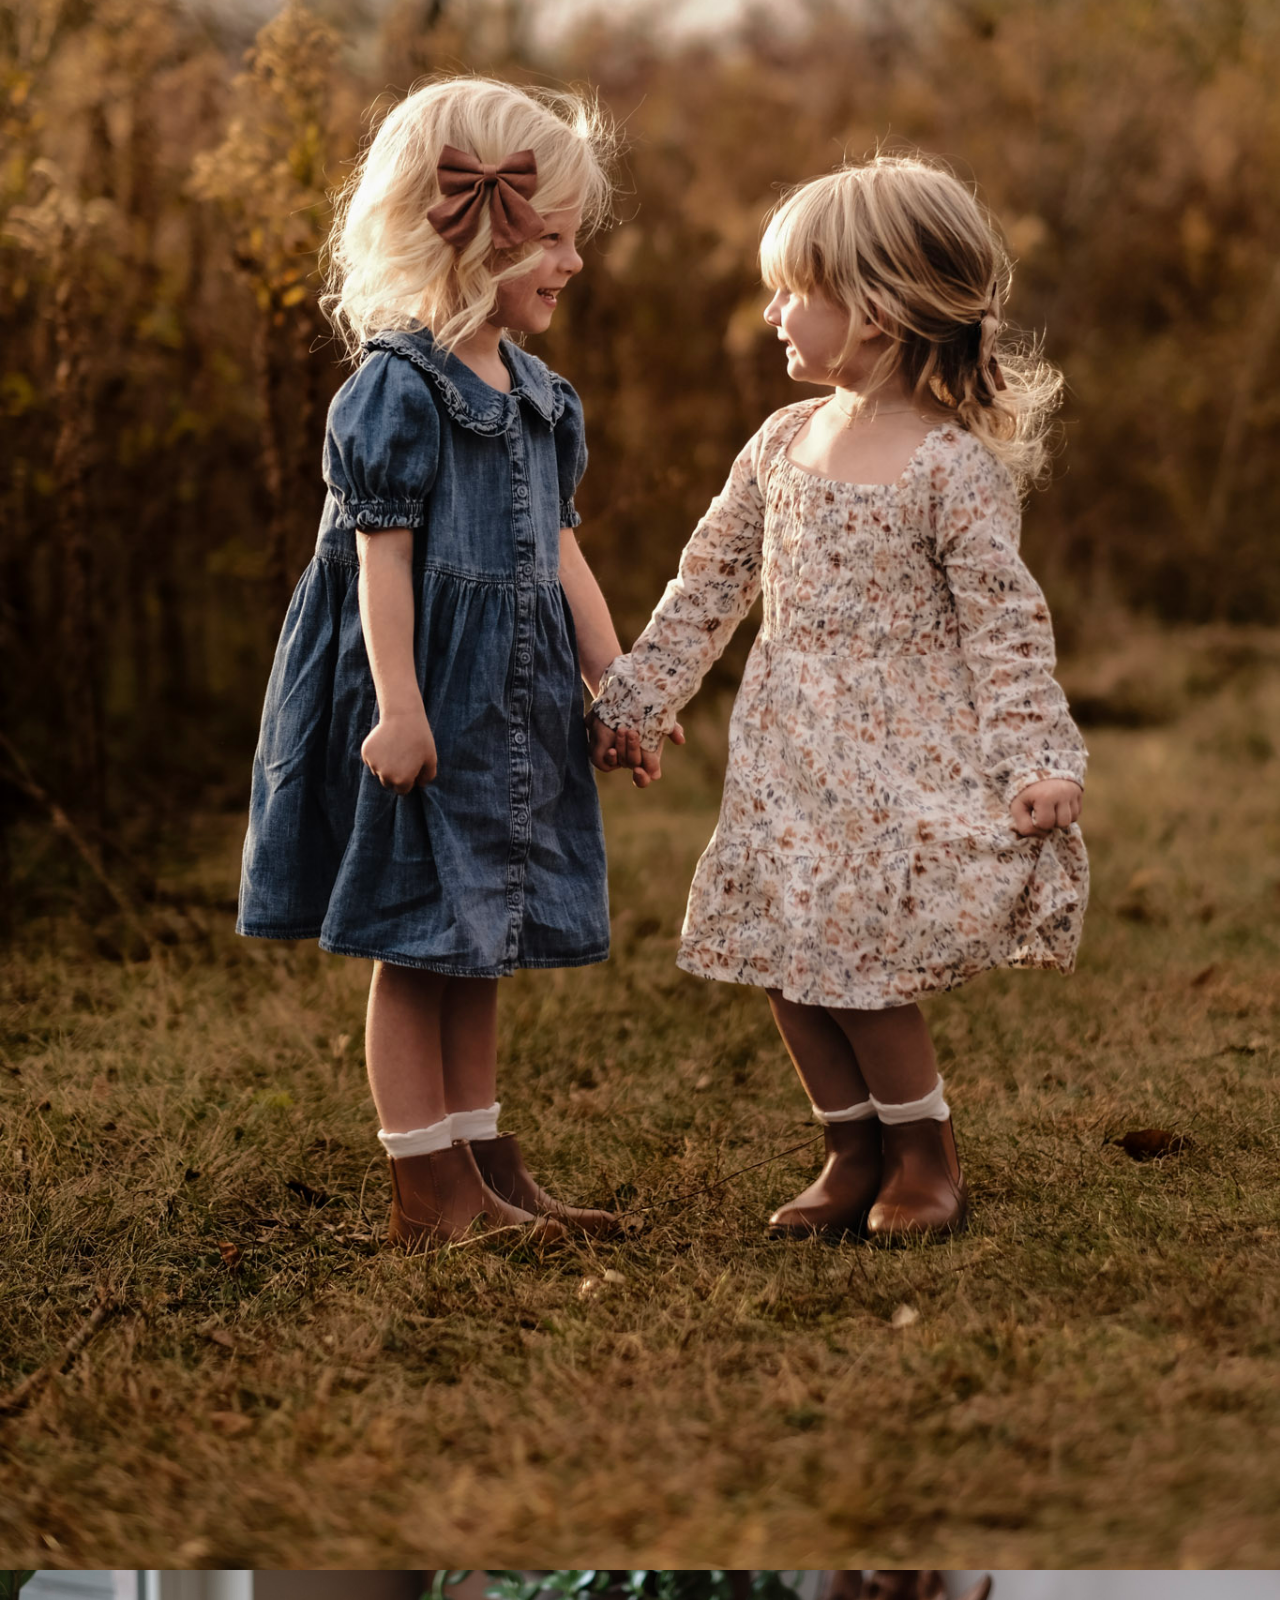
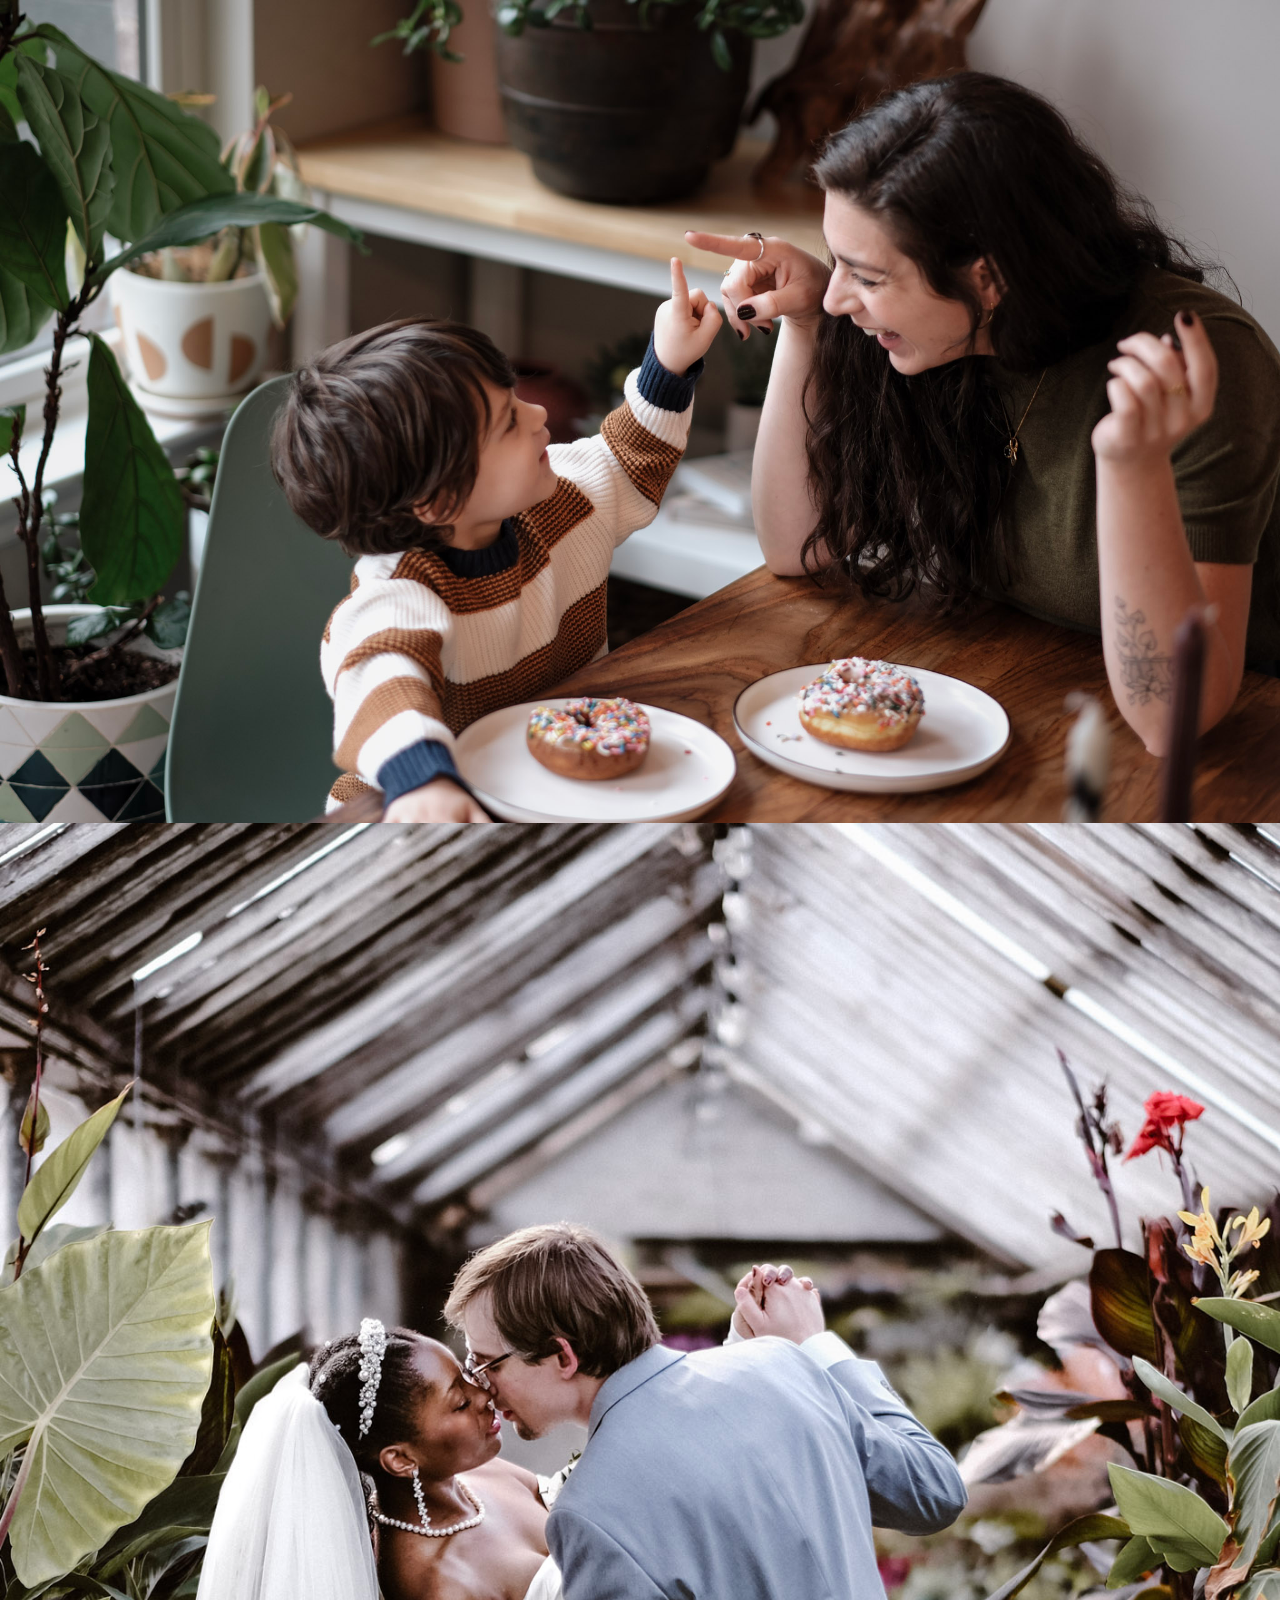
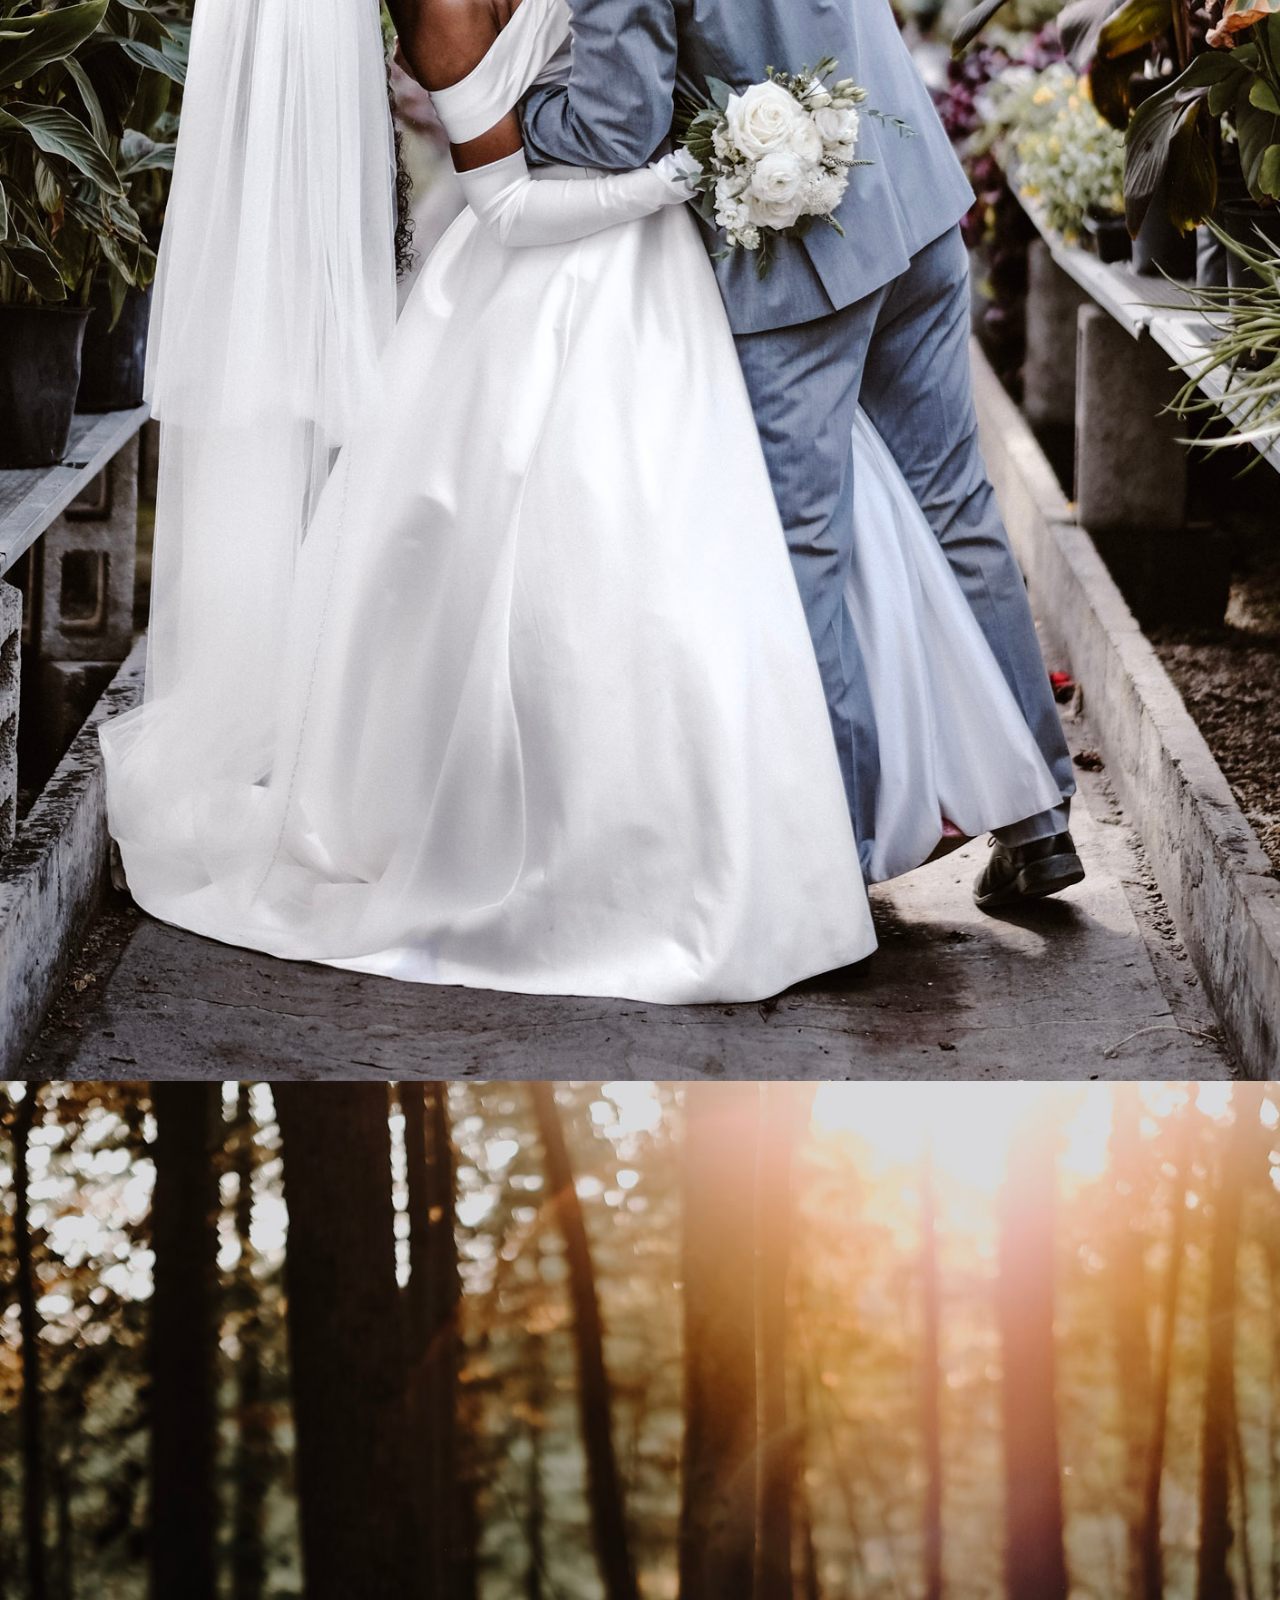
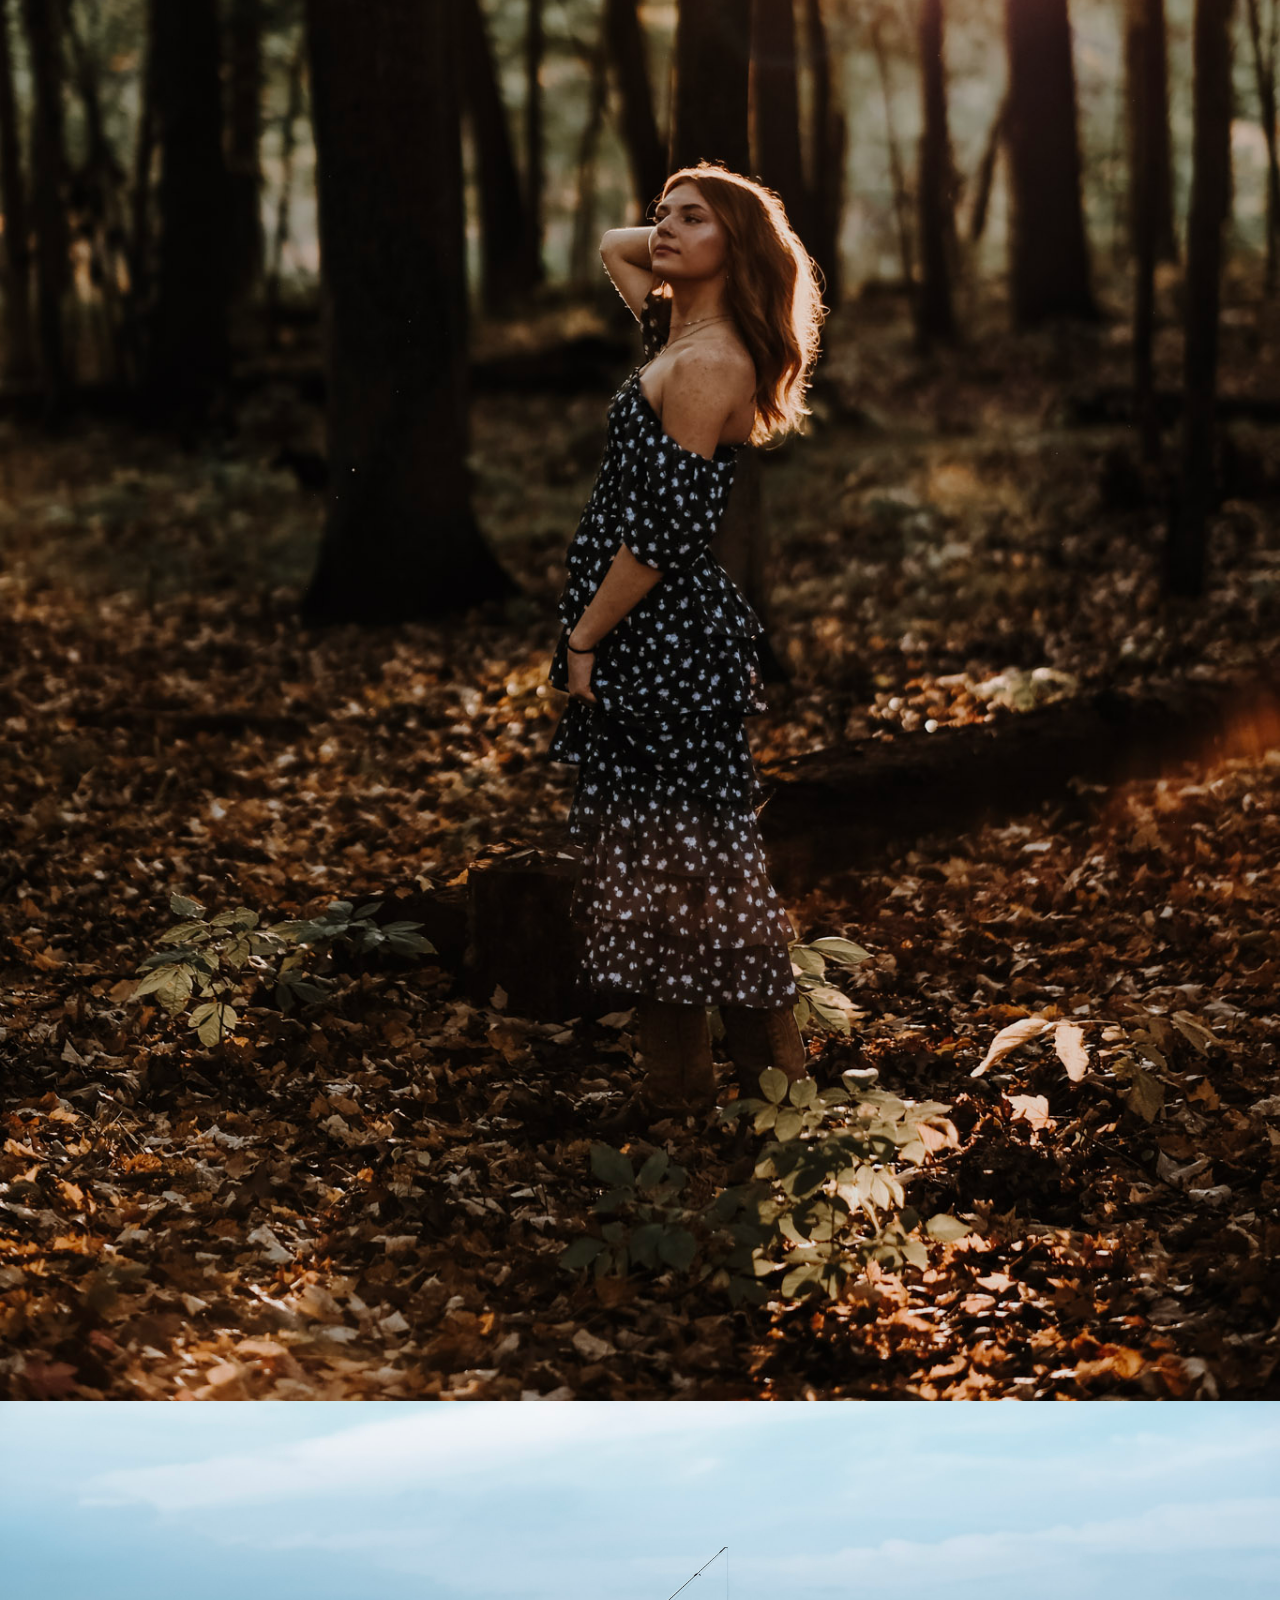
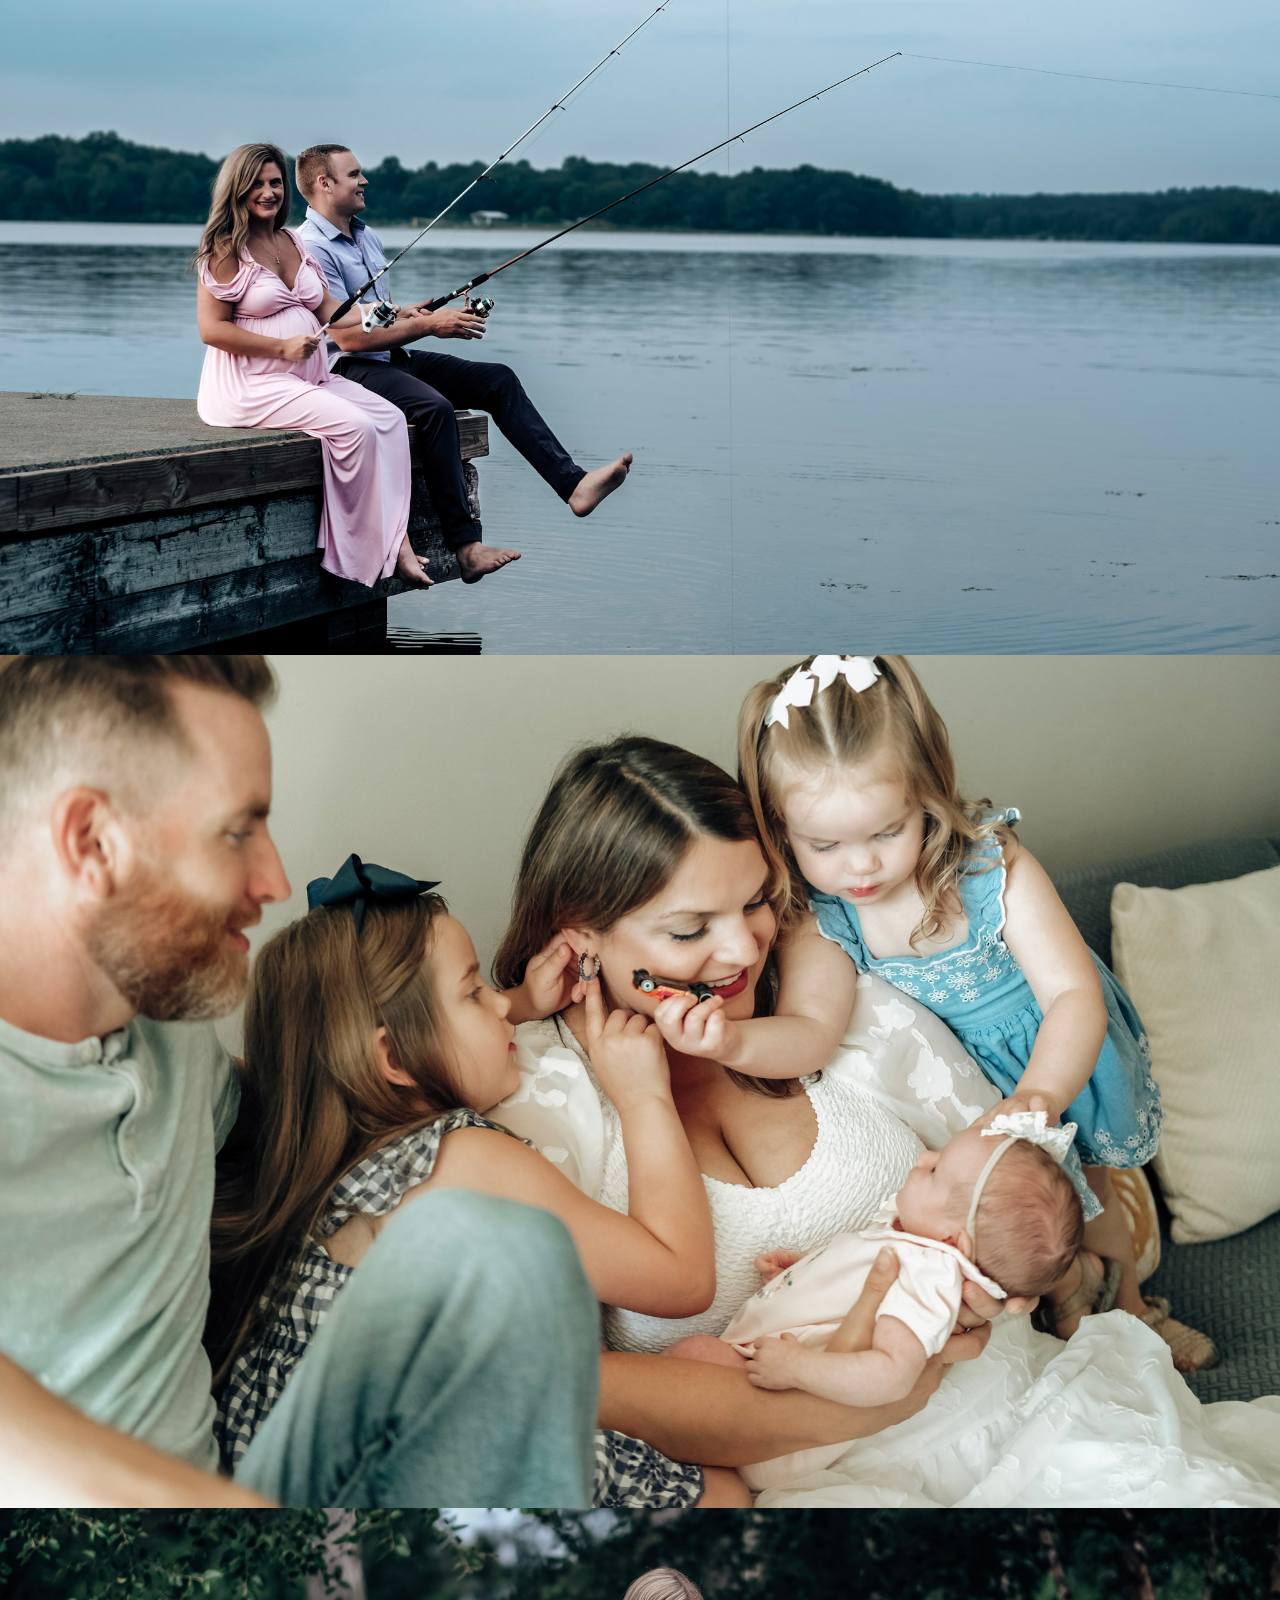
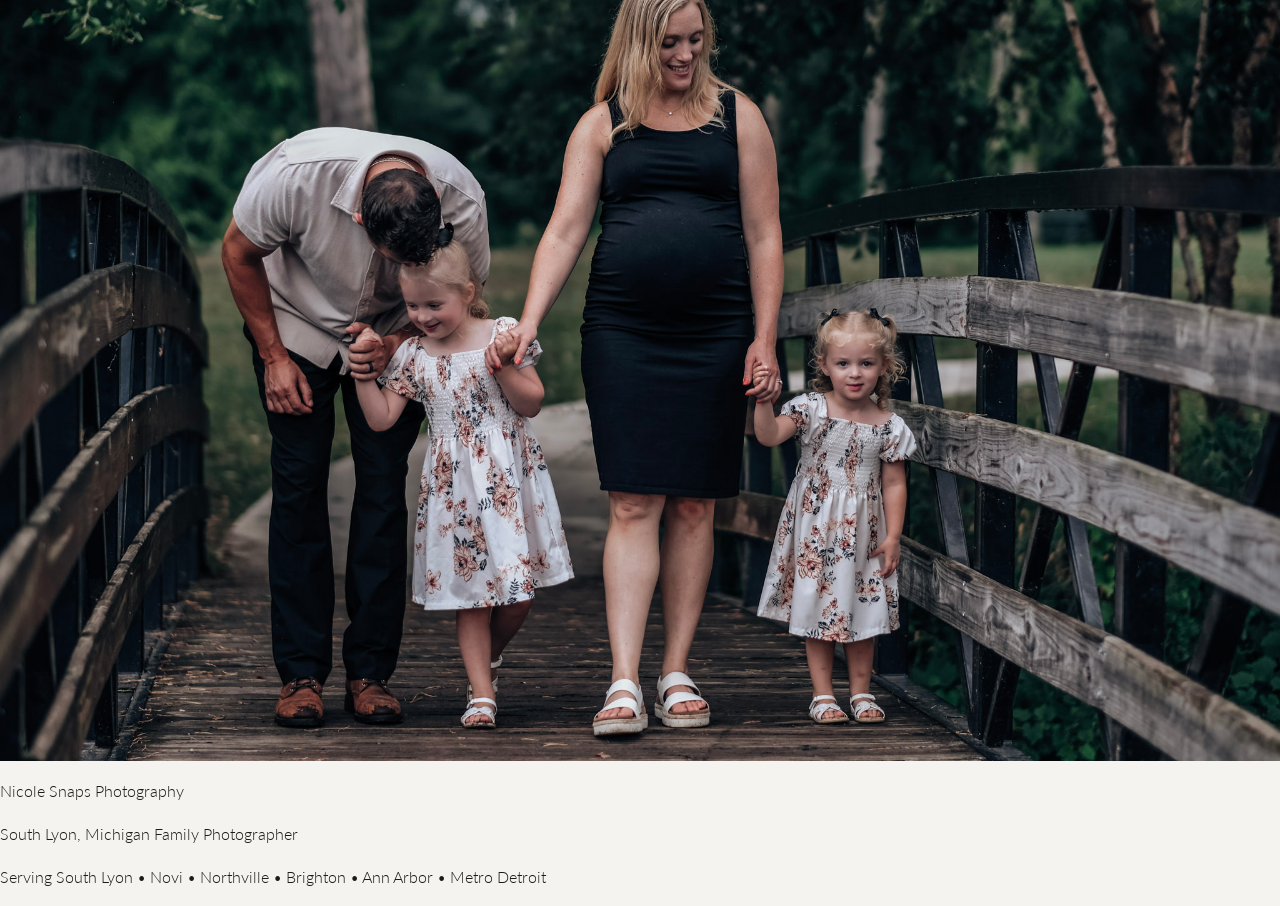
==== commit f67ffed9: "1Update index.html" ====
--- a/index.html
+++ b/index.html
@@ -13,14 +13,6 @@
   <meta name="viewport" content="width=device-width, initial-scale=1.0" />
   <title>Nicole Snaps Photography | South Lyon Family Photographer</title>
   <meta name="description" content="Nicole Snaps Photography offers laid-back, timeless portrait photography for families, couples, maternity, and seniors in South Lyon and the Metro Detroit area." />
-  <meta name="keywords" content="South Lyon family photographer, Metro Detroit family photographer, maternity photographer Michigan, senior photographer South Lyon, couples photographer Michigan, Nicole Snaps Photography" />
-  <meta name="author" content="Nicole Snaps Photography" />
-  <meta name="robots" content="index, follow" />
-  <meta property="og:title" content="Nicole Snaps Photography | Where Candid Meets Classic" />
-  <meta property="og:description" content="Laid-back portrait photography for families, couples, maternity, and seniors in South Lyon and the Metro Detroit area." />
-  <meta property="og:type" content="website" />
-  <meta property="og:image" content="images/hero.jpg" />
-  <meta property="og:locale" content="en_US" />
   <link rel="canonical" href="https://www.nicolesnapsphoto.com/" />
   <link rel="stylesheet" href="style.css" />
 </head>
@@ -29,6 +21,7 @@
   <header class="site-header">
     <a class="brand" href="index.html">Nicole Snaps Photography</a>
 
+    <!-- Mobile Hamburger Toggle -->
     <input type="checkbox" id="nav-toggle" class="nav-toggle" />
     <label for="nav-toggle" class="nav-toggle-label" aria-label="Open menu">
       <span></span>
@@ -58,7 +51,6 @@
   </header>
 
   <main>
-    <!-- Centered Editorial Hero Section -->
     <section class="hero hero-editorial">
       <div class="hero-copy-centered">
         <p class="eyebrow">South Lyon &amp; Metro Detroit Family Photographer</p>
@@ -73,19 +65,10 @@
       
       <div class="hero-image-container">
         <img class="hero-image" src="images/hero.jpg" alt="Family laughing together during outdoor portrait session" />
-        <div class="image-caption-bar">
-          <span>PORTFOLIO PREVIEW</span>
-          <span>SOUTH LYON, MI</span>
-        </div>
       </div>
     </section>
 
-    <!-- Curated Editorial Photo Grid -->
     <section class="portfolio-grid-section" aria-label="Portfolio preview">
-      <div class="section-title-wrap">
-        <h2>Selected Works</h2>
-        <p class="section-sub">A glimpse into recent family, lifestyle, and senior sessions.</p>
-      </div>
       <div class="editorial-grid editorial-grid-eight">
         <img class="grid-tall" src="images/portfolio1.jpg" alt="Family photography moment" />
         <img src="images/portfolio2.jpg" alt="Couple photography moment" />
--- a/style.css
+++ b/style.css
@@ -5,17 +5,14 @@
 }
 
 :root{
-  --bg:#f3eee7;
-  --surface:#fbf8f3;
-  --surface-soft:#eae3d9;
-  --text:#221e1a;
-  --muted:#665f57;
-  --line:#dad1c5;
-  --line-soft:#e8e1d7;
-  --button:#2e2924;
-  --button-hover:#171412;
-  --shadow:0 18px 36px rgba(40, 32, 24, 0.08);
-  --shadow-soft:0 8px 20px rgba(40, 32, 24, 0.04);
+  --bg:#f4f3ef;
+  --surface:#ffffff;
+  --text:#1c1b1a;
+  --muted:#5c5852;
+  --line:#d8d4cb;
+  --button:#2b2927;
+  --button-hover:#000000;
+  --shadow:0 12px 30px rgba(0, 0, 0, 0.05);
 }
 
 body, p, span, div, a, li, button, input,
@@ -34,15 +31,10 @@
 
 body{
   margin:0;
-  font-weight: 300;
-  background-color: var(--bg);
-  /* Organic film texture overlay using an SVG radial noise base */
-  background-image: 
-    radial-gradient(circle at 50% 20%, rgba(255, 255, 255, 0.6) 0%, rgba(228, 218, 206, 0.4) 100%),
-    url("data:image/svg+xml,%3Csvg viewBox='0 0 200 200' xmlns='http://www.w3.org/2000/svg'%3E%3Cfilter id='noiseFilter'%3E%3CfeTurbulence type='fractalNoise' baseFrequency='0.8' numOctaves='3' stitchTiles='stitch'/%3E%3C/filter%3E%3Crect width='100%25' height='100%25' filter='url(%23noiseFilter)' opacity='0.035'/%3E%3C/svg%3E");
-  color:var(--text);
-  line-height:1.75;
-  letter-spacing: 0.01em;
+  font-weight:300;
+  background-color:var(--bg);
+  color:var(--text);
+  line-height:1.7;
 }
 
 img{
@@ -54,10 +46,11 @@
   color:inherit;
 }
 
+/* Header & Desktop Nav */
 .site-header{
   max-width:1240px;
   margin:0 auto;
-  padding:28px 28px;
+  padding:24px 28px;
   display:flex;
   align-items:center;
   justify-content:space-between;
@@ -68,70 +61,50 @@
 .brand{
   text-decoration:none;
   font-size:14px;
-  letter-spacing:0.25em;
+  letter-spacing:0.22em;
   text-transform:uppercase;
   position:relative;
   z-index:1002;
   color:var(--text);
 }
 
-.nav-toggle{
-  display:none;
-}
-
-.nav-toggle-label{
+.nav-toggle, .nav-toggle-label{
   display:none;
 }
 
 .main-nav{
   display:flex;
   align-items:center;
-  gap:22px;
+  gap:20px;
   flex-wrap:wrap;
 }
 
-.main-nav > a,
-.nav-dropbtn{
+.main-nav > a, .nav-dropbtn{
   text-decoration:none;
   font-size:11px;
   color:var(--muted);
-  background:none;
-  border:none;
-  padding:0;
   letter-spacing:0.15em;
-  text-transform: uppercase;
-  cursor:pointer;
+  text-transform:uppercase;
   transition:color 0.18s ease;
 }
 
-.main-nav > a:hover,
-.nav-dropbtn:hover{
-  color:var(--text);
-}
-
-.main-nav a.active{
+.main-nav > a:hover, .nav-dropbtn:hover{
   color:var(--text);
 }
 
 .nav-button{
   background:var(--button) !important;
   color:#ffffff !important;
-  border:1px solid var(--button) !important;
-  padding:10px 22px !important;
+  padding:10px 20px !important;
   border-radius:999px !important;
-  letter-spacing:0.18em !important;
-  text-transform:uppercase;
-  box-shadow:var(--shadow-soft);
-}
-
-.nav-button:hover{
-  background:var(--button-hover) !important;
-}
-
+  letter-spacing:0.15em !important;
+  text-transform:uppercase;
+  text-decoration:none;
+}
+
+/* Dropdown */
 .nav-dropdown{
   position:relative;
-  padding-bottom:8px;
-  margin-bottom:-8px;
 }
 
 .nav-dropdown-content{
@@ -139,326 +112,167 @@
   position:absolute;
   top:100%;
   left:0;
-  min-width:240px;
-  background:rgba(251, 248, 243, 0.96);
-  backdrop-filter: blur(8px);
+  min-width:220px;
+  background:var(--surface);
   border:1px solid var(--line);
-  border-radius:18px;
   box-shadow:var(--shadow);
-  padding:12px 0;
+  padding:10px 0;
   z-index:1000;
+  border-radius:12px;
 }
 
 .nav-dropdown-content a{
   display:block;
   padding:10px 18px;
   text-decoration:none;
-  color:var(--text);
   font-size:12px;
-  letter-spacing:0.08em;
-  text-transform:uppercase;
-  white-space:nowrap;
-}
-
-.nav-dropdown-content a:hover{
-  background:rgba(0,0,0,0.03);
-}
-
-.nav-dropdown:hover .nav-dropdown-content,
-.nav-dropdown:focus-within .nav-dropdown-content{
+  color:var(--text);
+}
+
+.nav-dropdown:hover .nav-dropdown-content{
   display:block;
 }
 
-.hero{
-  max-width:1240px;
+/* Hero Section */
+.hero-editorial{
+  max-width:900px;
   margin:0 auto;
-  padding:30px 28px 50px;
-}
-
-.hero-compact{
-  display:grid;
-  grid-template-columns:minmax(280px, 450px) minmax(320px, 1fr);
-  gap:48px;
-  align-items:center;
+  padding:30px 20px 40px;
+  text-align:center;
 }
 
 .eyebrow{
-  margin:0 0 12px;
+  margin:0 0 10px;
   color:var(--muted);
   text-transform:uppercase;
-  letter-spacing:0.25em;
+  letter-spacing:0.2em;
   font-size:10px;
 }
 
-h1, h2, h3{
-  font-weight:400 !important;
-  letter-spacing:0.04em !important;
-  text-transform: uppercase;
-  color:var(--text);
-}
-
 h1{
-  font-size:40px;
+  font-size:38px;
   line-height:1.15;
-  margin:0 0 20px;
-}
-
-h2{
-  font-size:28px;
-  line-height:1.2;
-  margin:0;
-}
-
-h3{
-  font-size:20px;
-  line-height:1.25;
-  margin:0;
-}
-
-.intro,
-.about-copy p,
-.feature-card p,
-.footer-location,
-.footer-service{
+  margin:0 0 16px;
+}
+
+.intro{
   font-size:15px;
   color:var(--muted);
-}
-
-.intro{
-  max-width:420px;
-  margin:0 0 24px;
-}
-
-.hero-actions{
+  margin:0 auto 20px;
+  max-width:540px;
+}
+
+.hero-actions, .about-actions{
   display:flex;
+  justify-content:center;
+  gap:12px;
   flex-wrap:wrap;
-  gap:12px;
   margin-top:16px;
 }
 
-.primary-link,
-.secondary-link{
-  text-decoration:none;
-  padding:14px 26px;
-  border-radius:999px; /* Smooth rounded pills */
+.primary-link, .secondary-link{
+  text-decoration:none;
+  padding:12px 24px;
+  border-radius:999px;
   font-size:11px;
-  letter-spacing:0.2em;
+  letter-spacing:0.18em;
   text-transform:uppercase;
   transition:all 0.2s ease;
+  display:inline-block;
 }
 
 .primary-link{
   background:var(--button);
   color:#ffffff;
   border:1px solid var(--button);
-  box-shadow:var(--shadow-soft);
-}
-
-.primary-link:hover{
-  background:var(--button-hover);
-  border-color:var(--button-hover);
-  transform:translateY(-1px);
 }
 
 .secondary-link{
   border:1px solid var(--line);
-  background:rgba(255,255,255,0.4);
-  color:var(--text);
-}
-
-.secondary-link:hover{
   background:var(--surface);
+  color:var(--text);
 }
 
 .hero-image{
   width:100%;
-  max-height:640px;
+  max-height:550px;
   object-fit:cover;
-  border-radius:24px; /* Organic curved image bounds */
+  border-radius:18px;
+  margin-top:20px;
   box-shadow:var(--shadow);
-  border:1px solid rgba(255,255,255,0.6);
-}
-
-.portfolio-grid-section{
-  max-width:1240px;
-  margin:0 auto;
-  padding:8px 28px 60px;
-}
-
-.editorial-grid{
+}
+
+/* About Layout & Photo Scaling */
+.about-layout{
   display:grid;
-  grid-template-columns:repeat(12, 1fr);
-  gap:18px;
-}
-
-.editorial-grid img{
+  grid-template-columns:1fr minmax(260px, 340px);
+  gap:36px;
+  align-items:center;
+  max-width:1000px;
+  margin:20px auto;
+  padding:0 20px;
+}
+
+.about-image-wrap img{
   width:100%;
-  height:280px;
+  max-height:420px;
   object-fit:cover;
-  border-radius:20px;
-  grid-column:span 4;
-  box-shadow:var(--shadow-soft);
-  border:1px solid rgba(255,255,255,0.5);
-}
-
-.editorial-grid .grid-tall{
-  grid-column:span 5;
-  grid-row:span 2;
-  height:576px;
-}
-
-.editorial-grid .grid-wide{
-  grid-column:span 8;
-}
-
-.page-wrap{
-  max-width:1240px;
-  margin:0 auto;
-  padding:10px 28px 70px;
-}
-
-.feature-cards{
-  display:grid;
-  grid-template-columns:repeat(2, minmax(260px, 1fr));
-  gap:20px;
-}
-
-.feature-card{
-  text-decoration:none;
-  background:rgba(251, 248, 243, 0.7);
-  backdrop-filter: blur(6px);
-  border:1px solid var(--line);
-  border-radius:24px;
-  padding:28px;
-  transition:all 0.2s ease;
-  box-shadow:var(--shadow-soft);
-}
-
-.feature-card:hover{
-  transform:translateY(-2px);
+  border-radius:18px;
   box-shadow:var(--shadow);
-  background:var(--surface);
-}
-
-.feature-source{
-  display:block;
-  color:var(--muted);
-  text-transform:uppercase;
-  letter-spacing:0.2em;
-  font-size:10px;
-  margin-bottom:12px;
-}
-
-.feature-card h3{
-  font-size:20px;
-  margin-bottom:12px;
-}
-
-.feature-card p{
-  margin:0 0 16px;
-}
-
-.feature-read{
-  font-size:11px;
-  color:var(--text);
-  text-transform:uppercase;
-  letter-spacing:0.15em;
-}
-
-.site-footer{
-  max-width:1240px;
-  margin:0 auto;
-  padding:30px 28px 40px;
-  text-align:center;
-  color:var(--muted);
-}
-
-.footer-title{
-  margin:0 0 8px;
-  letter-spacing:0.22em;
-  text-transform:uppercase;
-  font-size:10px;
-  color:var(--text);
-}
-
-.footer-location,
-.footer-service{
-  margin:0;
-}
-
-@media (max-width: 980px){
-  .hero-compact,
-  .about-layout{
-    grid-template-columns:1fr;
-  }
-
-  h1{
-    font-size:34px;
-  }
-
-  .editorial-grid img,
-  .editorial-grid .grid-tall,
-  .editorial-grid .grid-wide{
-    grid-column:span 6;
-    grid-row:auto;
-    height:260px;
-  }
-
-  .feature-cards{
-    grid-template-columns:1fr;
-  }
-}
-
-@media (max-width: 760px){
-  .site-header{
-    padding:20px 18px;
-  }
-
+}
+
+/* Mobile Menu Fix (Hides links until hamburger clicked) */
+@media (max-width: 860px){
   .nav-toggle-label{
     display:flex;
     flex-direction:column;
     gap:5px;
     cursor:pointer;
+    z-index:1002;
   }
 
   .nav-toggle-label span{
-    width:22px;
+    width:24px;
     height:2px;
+    background:var(--text);
     border-radius:999px;
-    background:var(--text);
-    display:block;
   }
 
   .main-nav{
     display:none;
     position:absolute;
     top:100%;
-    left:18px;
-    right:18px;
-    background:rgba(251, 248, 243, 0.98);
-    backdrop-filter: blur(12px);
+    left:20px;
+    right:20px;
+    background:var(--surface);
     border:1px solid var(--line);
-    border-radius:24px;
+    border-radius:16px;
     box-shadow:var(--shadow);
-    padding:20px;
+    padding:24px;
+    flex-direction:column;
+    align-items:flex-start;
     gap:16px;
+    z-index:1001;
   }
 
   .nav-toggle:checked ~ .main-nav{
     display:flex;
+  }
+
+  .about-layout{
+    grid-template-columns:1fr;
+    text-align:center;
+  }
+
+  .about-actions{
     flex-direction:column;
-    align-items:flex-start;
-  }
-
-  .hero,
-  .portfolio-grid-section,
-  .page-wrap,
-  .site-footer{
-    padding-left:18px;
-    padding-right:18px;
-  }
-
-  h1{
-    font-size:30px;
-  }
-}
+  }
+
+  .about-actions a{
+    width:100%;
+  }
+}
+    justify-content: center;
+    flex-direction: column;
+  }
+}
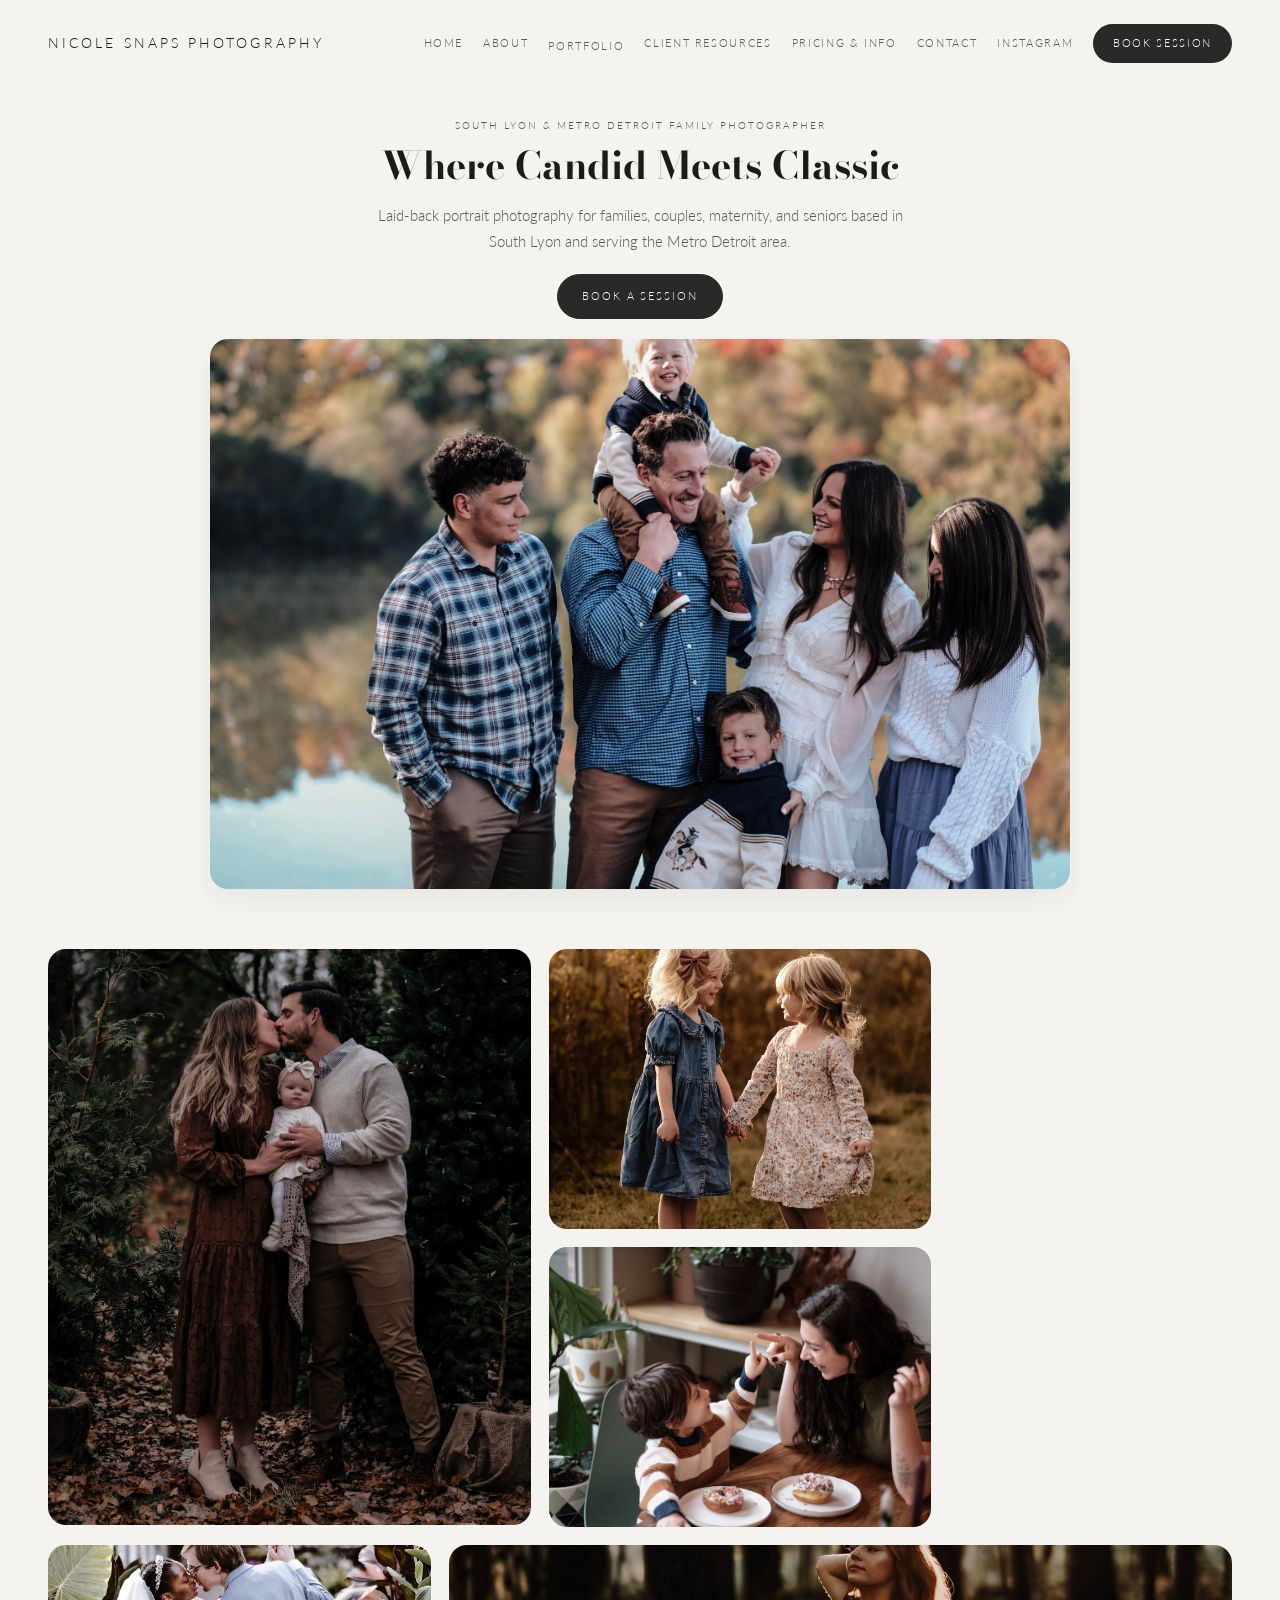
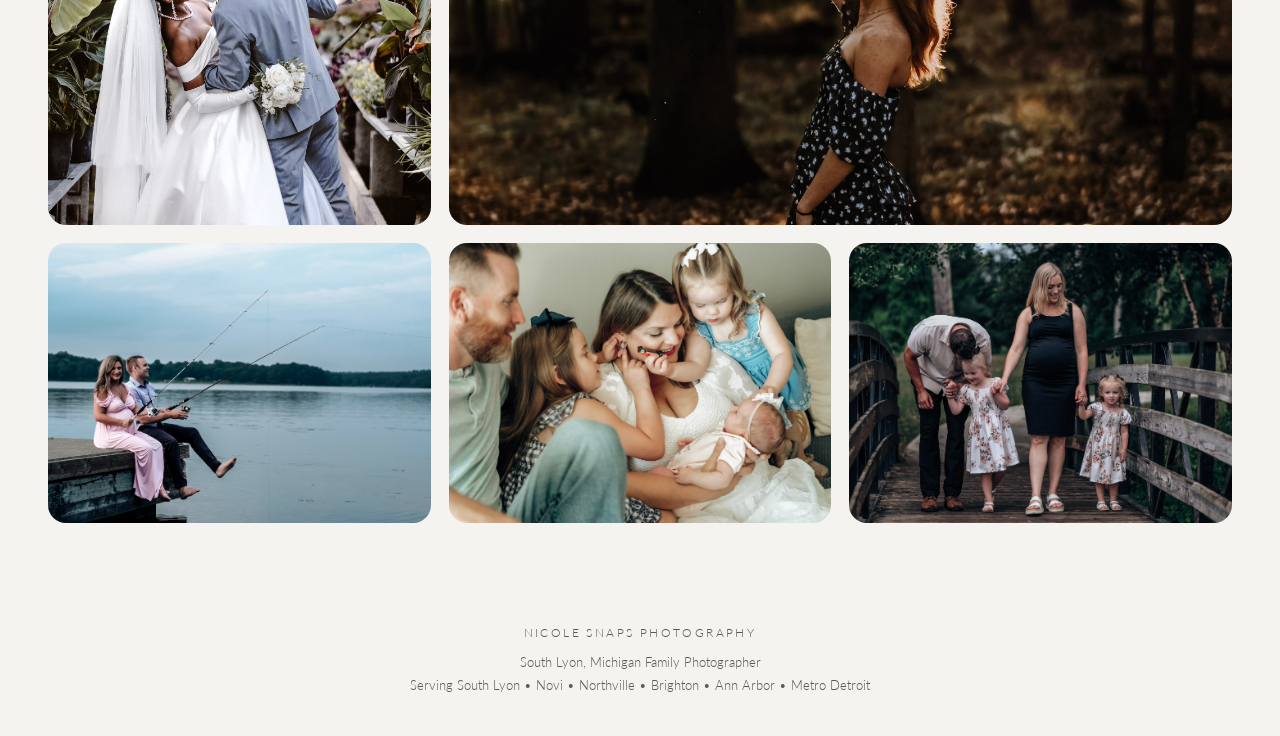
==== commit c9d9ffa8: "1Update index.html" ====
--- a/index.html
+++ b/index.html
@@ -13,6 +13,14 @@
   <meta name="viewport" content="width=device-width, initial-scale=1.0" />
   <title>Nicole Snaps Photography | South Lyon Family Photographer</title>
   <meta name="description" content="Nicole Snaps Photography offers laid-back, timeless portrait photography for families, couples, maternity, and seniors in South Lyon and the Metro Detroit area." />
+  <meta name="keywords" content="South Lyon family photographer, Metro Detroit family photographer, maternity photographer Michigan, senior photographer South Lyon, couples photographer Michigan, Nicole Snaps Photography" />
+  <meta name="author" content="Nicole Snaps Photography" />
+  <meta name="robots" content="index, follow" />
+  <meta property="og:title" content="Nicole Snaps Photography | Where Candid Meets Classic" />
+  <meta property="og:description" content="Laid-back portrait photography for families, couples, maternity, and seniors in South Lyon and the Metro Detroit area." />
+  <meta property="og:type" content="website" />
+  <meta property="og:image" content="images/hero.jpg" />
+  <meta property="og:locale" content="en_US" />
   <link rel="canonical" href="https://www.nicolesnapsphoto.com/" />
   <link rel="stylesheet" href="style.css" />
 </head>
@@ -21,7 +29,6 @@
   <header class="site-header">
     <a class="brand" href="index.html">Nicole Snaps Photography</a>
 
-    <!-- Mobile Hamburger Toggle -->
     <input type="checkbox" id="nav-toggle" class="nav-toggle" />
     <label for="nav-toggle" class="nav-toggle-label" aria-label="Open menu">
       <span></span>
@@ -56,7 +63,7 @@
         <p class="eyebrow">South Lyon &amp; Metro Detroit Family Photographer</p>
         <h1>Where Candid Meets Classic</h1>
         <p class="intro">
-          Laid-back, mood-filled portrait photography for families, couples, maternity, and seniors.
+          Laid-back portrait photography for families, couples, maternity, and seniors based in South Lyon and serving the Metro Detroit area.
         </p>
         <div class="hero-actions">
           <a class="primary-link" href="https://book.usesession.com/i/s2PCwH8DxS" target="_blank" rel="noopener">Book a Session</a>
--- a/style.css
+++ b/style.css
@@ -1,18 +1,18 @@
 @import url('https://fonts.googleapis.com/css2?family=Bodoni+Moda:ital,opsz,wght@0,6..96,400;0,6..96,500;1,6..96,400&family=Lato:wght@300;400&display=swap');
 
-*{
-  box-sizing:border-box;
-}
-
-:root{
-  --bg:#f4f3ef;
-  --surface:#ffffff;
-  --text:#1c1b1a;
-  --muted:#5c5852;
-  --line:#d8d4cb;
-  --button:#2b2927;
-  --button-hover:#000000;
-  --shadow:0 12px 30px rgba(0, 0, 0, 0.05);
+* {
+  box-sizing: border-box;
+}
+
+:root {
+  --bg: #f4f3ef;
+  --surface: #ffffff;
+  --text: #1c1b1a;
+  --muted: #5c5852;
+  --line: #d8d4cb;
+  --button: #2b2927;
+  --button-hover: #000000;
+  --shadow: 0 12px 30px rgba(0, 0, 0, 0.05);
 }
 
 body, p, span, div, a, li, button, input,
@@ -25,254 +25,402 @@
   font-family: 'Bodoni Moda', Georgia, serif !important;
 }
 
-html{
-  scroll-behavior:smooth;
-}
-
-body{
-  margin:0;
-  font-weight:300;
-  background-color:var(--bg);
-  color:var(--text);
-  line-height:1.7;
-}
-
-img{
-  display:block;
-  max-width:100%;
-}
-
-a{
-  color:inherit;
-}
-
-/* Header & Desktop Nav */
-.site-header{
-  max-width:1240px;
-  margin:0 auto;
-  padding:24px 28px;
-  display:flex;
-  align-items:center;
-  justify-content:space-between;
-  gap:20px;
-  position:relative;
-}
-
-.brand{
-  text-decoration:none;
-  font-size:14px;
-  letter-spacing:0.22em;
-  text-transform:uppercase;
-  position:relative;
-  z-index:1002;
-  color:var(--text);
-}
-
-.nav-toggle, .nav-toggle-label{
-  display:none;
-}
-
-.main-nav{
-  display:flex;
-  align-items:center;
-  gap:20px;
-  flex-wrap:wrap;
-}
-
-.main-nav > a, .nav-dropbtn{
-  text-decoration:none;
-  font-size:11px;
-  color:var(--muted);
-  letter-spacing:0.15em;
-  text-transform:uppercase;
-  transition:color 0.18s ease;
-}
-
-.main-nav > a:hover, .nav-dropbtn:hover{
-  color:var(--text);
-}
-
-.nav-button{
-  background:var(--button) !important;
-  color:#ffffff !important;
-  padding:10px 20px !important;
-  border-radius:999px !important;
-  letter-spacing:0.15em !important;
-  text-transform:uppercase;
-  text-decoration:none;
+html {
+  scroll-behavior: smooth;
+}
+
+body {
+  margin: 0;
+  font-weight: 300;
+  background-color: var(--bg);
+  color: var(--text);
+  line-height: 1.7;
+}
+
+img {
+  display: block;
+  max-width: 100%;
+}
+
+a {
+  color: inherit;
+}
+
+/* --- HEADER & DESKTOP NAV --- */
+.site-header {
+  max-width: 1240px;
+  margin: 0 auto;
+  padding: 24px 28px;
+  display: flex;
+  align-items: center;
+  justify-content: space-between;
+  position: relative;
+}
+
+.brand {
+  text-decoration: none;
+  font-size: 14px;
+  letter-spacing: 0.22em;
+  text-transform: uppercase;
+  z-index: 1002;
+  color: var(--text);
+}
+
+/* Hide checkbox and label by default on desktop */
+.nav-toggle {
+  display: none !important;
+}
+
+.nav-toggle-label {
+  display: none;
+}
+
+.main-nav {
+  display: flex;
+  align-items: center;
+  gap: 20px;
+}
+
+.main-nav > a, 
+.nav-dropbtn {
+  text-decoration: none;
+  font-size: 11px;
+  color: var(--muted);
+  letter-spacing: 0.15em;
+  text-transform: uppercase;
+  transition: color 0.18s ease;
+}
+
+.main-nav > a:hover, 
+.nav-dropbtn:hover {
+  color: var(--text);
+}
+
+.nav-button {
+  background: var(--button) !important;
+  color: #ffffff !important;
+  padding: 10px 20px !important;
+  border-radius: 999px !important;
+  letter-spacing: 0.15em !important;
+  text-transform: uppercase;
+  text-decoration: none;
 }
 
 /* Dropdown */
-.nav-dropdown{
-  position:relative;
-}
-
-.nav-dropdown-content{
-  display:none;
-  position:absolute;
-  top:100%;
-  left:0;
-  min-width:220px;
-  background:var(--surface);
-  border:1px solid var(--line);
-  box-shadow:var(--shadow);
-  padding:10px 0;
-  z-index:1000;
-  border-radius:12px;
-}
-
-.nav-dropdown-content a{
-  display:block;
-  padding:10px 18px;
-  text-decoration:none;
-  font-size:12px;
-  color:var(--text);
-}
-
-.nav-dropdown:hover .nav-dropdown-content{
-  display:block;
-}
-
-/* Hero Section */
-.hero-editorial{
-  max-width:900px;
-  margin:0 auto;
-  padding:30px 20px 40px;
-  text-align:center;
-}
-
-.eyebrow{
-  margin:0 0 10px;
-  color:var(--muted);
-  text-transform:uppercase;
-  letter-spacing:0.2em;
-  font-size:10px;
-}
-
-h1{
-  font-size:38px;
-  line-height:1.15;
-  margin:0 0 16px;
-}
-
-.intro{
-  font-size:15px;
-  color:var(--muted);
-  margin:0 auto 20px;
-  max-width:540px;
-}
-
-.hero-actions, .about-actions{
-  display:flex;
-  justify-content:center;
-  gap:12px;
-  flex-wrap:wrap;
-  margin-top:16px;
-}
-
-.primary-link, .secondary-link{
-  text-decoration:none;
-  padding:12px 24px;
-  border-radius:999px;
-  font-size:11px;
-  letter-spacing:0.18em;
-  text-transform:uppercase;
-  transition:all 0.2s ease;
-  display:inline-block;
-}
-
-.primary-link{
-  background:var(--button);
-  color:#ffffff;
-  border:1px solid var(--button);
-}
-
-.secondary-link{
-  border:1px solid var(--line);
-  background:var(--surface);
-  color:var(--text);
-}
-
-.hero-image{
-  width:100%;
-  max-height:550px;
-  object-fit:cover;
-  border-radius:18px;
-  margin-top:20px;
-  box-shadow:var(--shadow);
-}
-
-/* About Layout & Photo Scaling */
-.about-layout{
-  display:grid;
-  grid-template-columns:1fr minmax(260px, 340px);
-  gap:36px;
-  align-items:center;
-  max-width:1000px;
-  margin:20px auto;
-  padding:0 20px;
-}
-
-.about-image-wrap img{
-  width:100%;
-  max-height:420px;
-  object-fit:cover;
-  border-radius:18px;
-  box-shadow:var(--shadow);
-}
-
-/* Mobile Menu Fix (Hides links until hamburger clicked) */
-@media (max-width: 860px){
-  .nav-toggle-label{
-    display:flex;
-    flex-direction:column;
-    gap:5px;
-    cursor:pointer;
-    z-index:1002;
-  }
-
-  .nav-toggle-label span{
-    width:24px;
-    height:2px;
-    background:var(--text);
-    border-radius:999px;
-  }
-
-  .main-nav{
-    display:none;
-    position:absolute;
-    top:100%;
-    left:20px;
-    right:20px;
-    background:var(--surface);
-    border:1px solid var(--line);
-    border-radius:16px;
-    box-shadow:var(--shadow);
-    padding:24px;
-    flex-direction:column;
-    align-items:flex-start;
-    gap:16px;
-    z-index:1001;
-  }
-
-  .nav-toggle:checked ~ .main-nav{
-    display:flex;
-  }
-
-  .about-layout{
-    grid-template-columns:1fr;
-    text-align:center;
-  }
-
-  .about-actions{
-    flex-direction:column;
-  }
-
-  .about-actions a{
-    width:100%;
-  }
-}
-    justify-content: center;
+.nav-dropdown {
+  position: relative;
+}
+
+.nav-dropdown-content {
+  display: none;
+  position: absolute;
+  top: 100%;
+  left: 0;
+  min-width: 220px;
+  background: var(--surface);
+  border: 1px solid var(--line);
+  box-shadow: var(--shadow);
+  padding: 10px 0;
+  z-index: 1000;
+  border-radius: 12px;
+}
+
+.nav-dropdown-content a {
+  display: block;
+  padding: 10px 18px;
+  text-decoration: none;
+  font-size: 12px;
+  color: var(--text);
+}
+
+.nav-dropdown:hover .nav-dropdown-content {
+  display: block;
+}
+
+/* --- HERO SECTION --- */
+.hero-editorial {
+  max-width: 900px;
+  margin: 0 auto;
+  padding: 30px 20px 40px;
+  text-align: center;
+}
+
+.eyebrow {
+  margin: 0 0 10px;
+  color: var(--muted);
+  text-transform: uppercase;
+  letter-spacing: 0.2em;
+  font-size: 10px;
+}
+
+h1 {
+  font-size: 38px;
+  line-height: 1.15;
+  margin: 0 0 16px;
+}
+
+.intro {
+  font-size: 15px;
+  color: var(--muted);
+  margin: 0 auto 20px;
+  max-width: 540px;
+}
+
+.hero-actions, .about-actions {
+  display: flex;
+  justify-content: center;
+  gap: 12px;
+  flex-wrap: wrap;
+  margin-top: 20px;
+}
+
+.primary-link, .secondary-link {
+  text-decoration: none !important;
+  padding: 12px 24px !important;
+  border-radius: 999px !important;
+  font-size: 11px !important;
+  letter-spacing: 0.18em !important;
+  text-transform: uppercase !important;
+  display: inline-block !important;
+  transition: all 0.2s ease;
+}
+
+.primary-link {
+  background: var(--button) !important;
+  color: #ffffff !important;
+  border: 1px solid var(--button) !important;
+}
+
+.secondary-link {
+  border: 1px solid var(--line) !important;
+  background: var(--surface) !important;
+  color: var(--text) !important;
+}
+
+.primary-link:hover, .secondary-link:hover {
+  transform: translateY(-1px);
+}
+
+.hero-image {
+  width: 100%;
+  max-height: 550px;
+  object-fit: cover;
+  border-radius: 18px;
+  margin-top: 20px;
+  box-shadow: var(--shadow);
+}
+
+/* --- PHOTO GRID --- */
+.portfolio-grid-section {
+  max-width: 1240px;
+  margin: 0 auto;
+  padding: 20px 28px 60px;
+}
+
+.editorial-grid {
+  display: grid;
+  grid-template-columns: repeat(12, 1fr);
+  gap: 18px;
+}
+
+.editorial-grid img {
+  width: 100%;
+  height: 280px;
+  object-fit: cover;
+  border-radius: 18px;
+  grid-column: span 4;
+}
+
+.editorial-grid .grid-tall {
+  grid-column: span 5;
+  grid-row: span 2;
+  height: 576px;
+}
+
+.editorial-grid .grid-wide {
+  grid-column: span 8;
+}
+
+/* --- ABOUT PAGE LAYOUT --- */
+.page-wrap {
+  max-width: 1240px;
+  margin: 0 auto;
+  padding: 20px 28px 60px;
+}
+
+.about-layout {
+  display: grid;
+  grid-template-columns: 1fr minmax(240px, 320px);
+  gap: 40px;
+  align-items: center;
+  max-width: 1000px;
+  margin: 20px auto;
+}
+
+.about-copy h1 {
+  margin: 0 0 16px;
+}
+
+.about-copy p {
+  color: var(--muted);
+  font-size: 15px;
+  margin-bottom: 16px;
+}
+
+.about-image-wrap {
+  width: 100%;
+  max-width: 320px;
+  margin: 0 auto;
+}
+
+.about-image-wrap img {
+  width: 100%;
+  max-height: 420px;
+  object-fit: cover;
+  border-radius: 18px;
+  box-shadow: var(--shadow);
+}
+
+.featured-preview-section {
+  max-width: 1000px;
+  margin: 40px auto 0;
+}
+
+.feature-cards {
+  display: grid;
+  grid-template-columns: repeat(2, 1fr);
+  gap: 18px;
+  margin-top: 20px;
+}
+
+.feature-card {
+  background: var(--surface);
+  border: 1px solid var(--line);
+  padding: 24px;
+  border-radius: 16px;
+  text-decoration: none;
+  box-shadow: var(--shadow);
+}
+
+.feature-source {
+  font-size: 10px;
+  text-transform: uppercase;
+  letter-spacing: 0.15em;
+  color: var(--muted);
+}
+
+.feature-card h3 {
+  margin: 8px 0;
+  font-size: 18px;
+}
+
+.feature-card p {
+  font-size: 13px;
+  color: var(--muted);
+  margin-bottom: 12px;
+}
+
+.feature-read {
+  font-size: 11px;
+  text-transform: uppercase;
+  letter-spacing: 0.1em;
+  font-weight: 400;
+}
+
+/* --- FOOTER --- */
+.site-footer {
+  max-width: 1240px;
+  margin: 0 auto;
+  padding: 40px 28px 40px;
+  text-align: center;
+  color: var(--muted);
+}
+
+.footer-title {
+  font-size: 12px;
+  letter-spacing: 0.2em;
+  text-transform: uppercase;
+  margin: 0 0 8px;
+}
+
+.footer-location, .footer-service {
+  font-size: 13px;
+  margin: 0;
+}
+
+/* --- MOBILE RESPONSIVE FIXES --- */
+@media (max-width: 860px) {
+  /* Show hamburger button */
+  .nav-toggle-label {
+    display: flex !important;
     flex-direction: column;
-  }
-}
+    gap: 5px;
+    cursor: pointer;
+    z-index: 1002;
+  }
+
+  .nav-toggle-label span {
+    width: 24px;
+    height: 2px;
+    background: var(--text);
+    border-radius: 999px;
+  }
+
+  /* Force-hide navigation bar by default */
+  .main-nav {
+    display: none !important;
+    position: absolute;
+    top: 100%;
+    left: 20px;
+    right: 20px;
+    background: var(--surface);
+    border: 1px solid var(--line);
+    border-radius: 16px;
+    box-shadow: var(--shadow);
+    padding: 24px;
+    flex-direction: column;
+    align-items: flex-start;
+    gap: 16px;
+    z-index: 1001;
+  }
+
+  /* Reveal menu ONLY when hamburger input is checked */
+  .nav-toggle:checked ~ .main-nav {
+    display: flex !important;
+  }
+
+  .nav-dropdown-content {
+    position: static;
+    box-shadow: none;
+    border: none;
+    padding: 8px 0 0 12px;
+  }
+
+  .editorial-grid {
+    grid-template-columns: 1fr 1fr;
+  }
+
+  .editorial-grid img,
+  .editorial-grid .grid-tall,
+  .editorial-grid .grid-wide {
+    grid-column: span 1;
+    height: 220px;
+  }
+
+  .about-layout {
+    grid-template-columns: 1fr;
+    text-align: center;
+  }
+
+  .about-actions {
+    flex-direction: column;
+  }
+
+  .about-actions a {
+    width: 100%;
+  }
+
+  .feature-cards {
+    grid-template-columns: 1fr;
+  }
+}
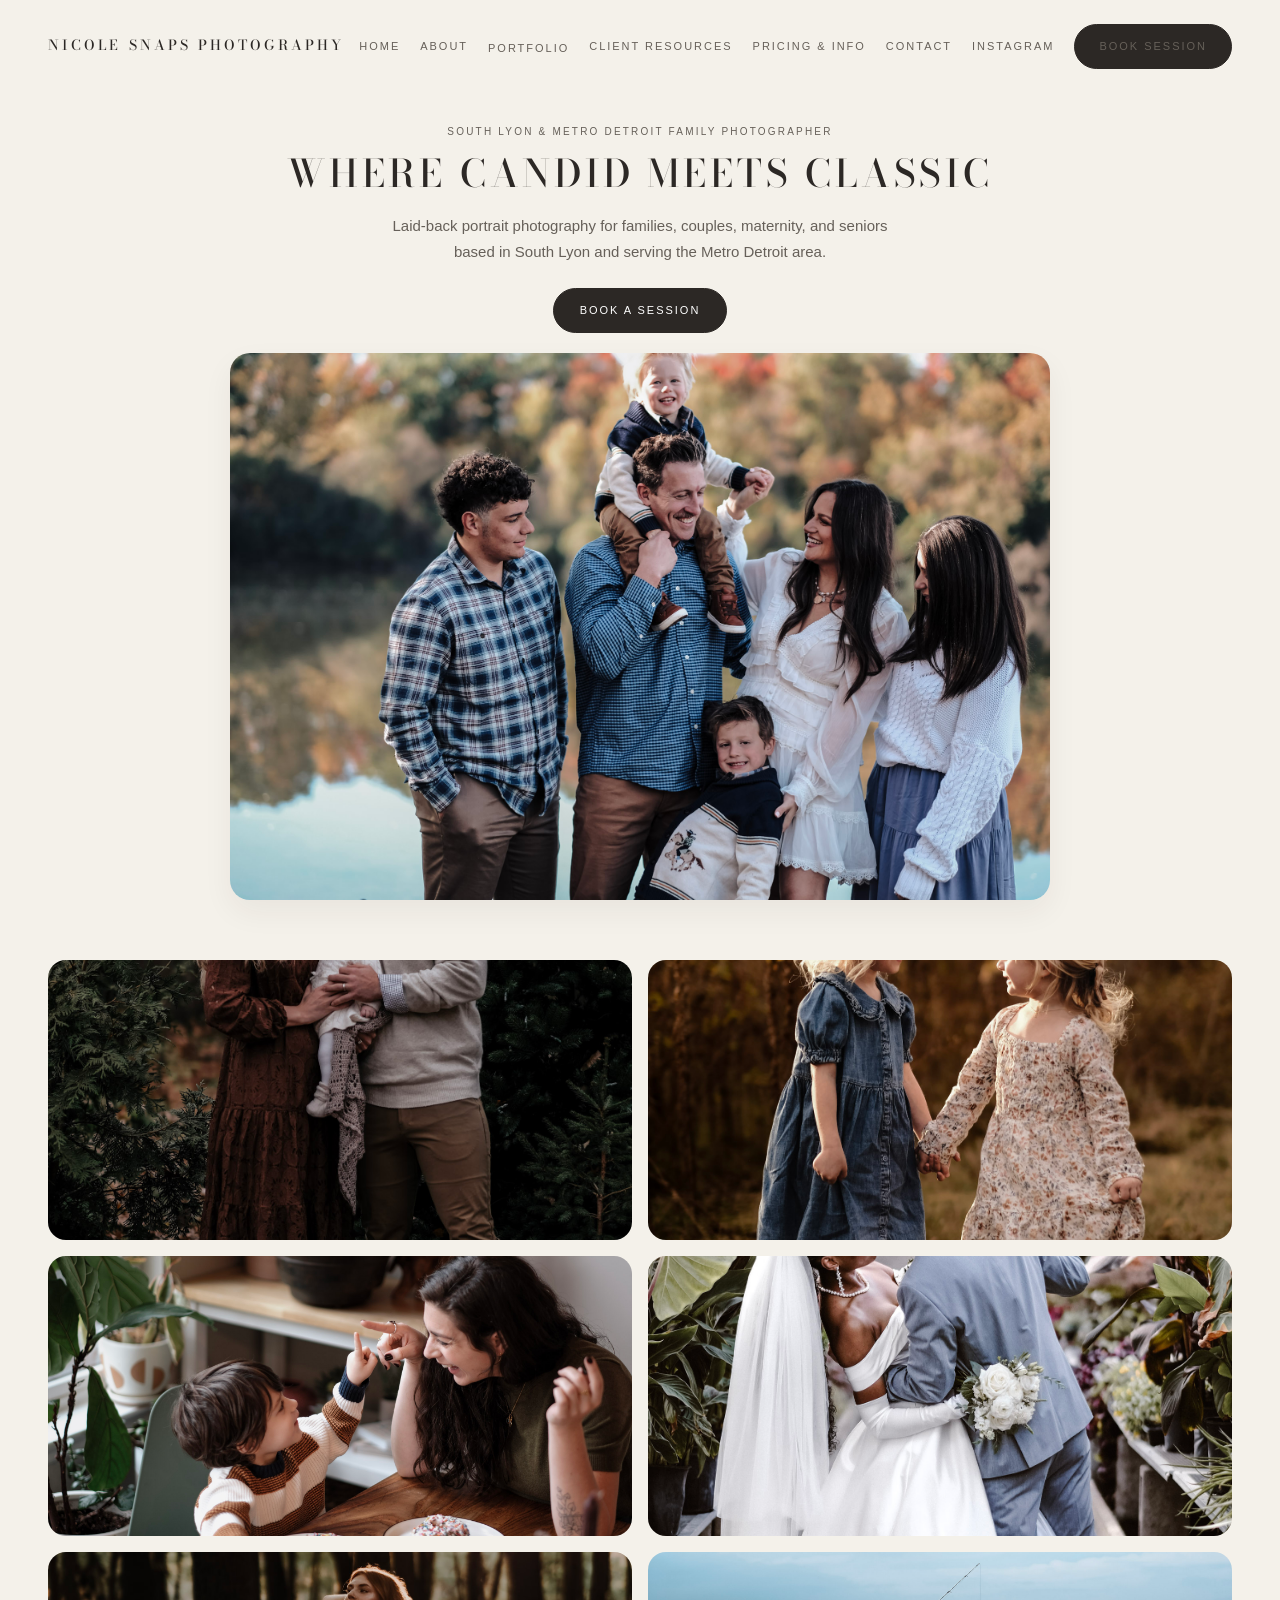
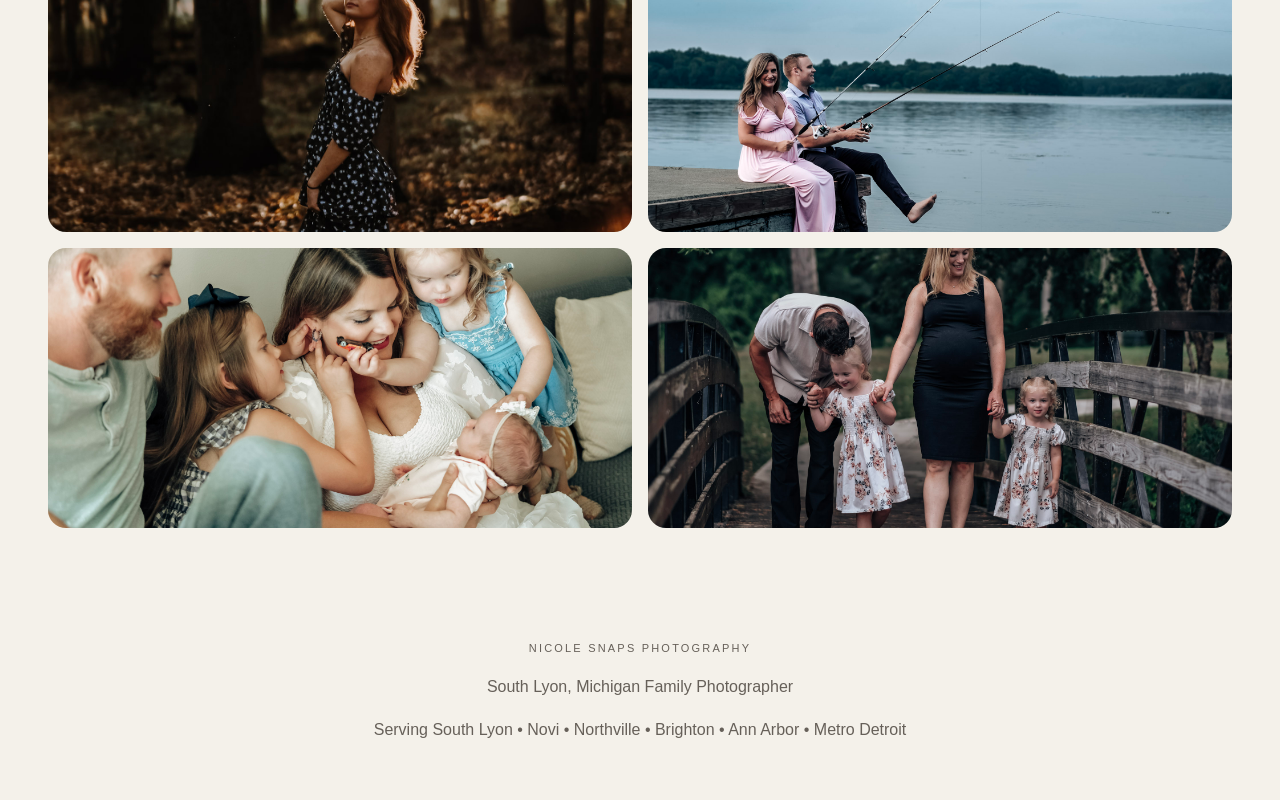
==== commit ac1ded7f: "Update index7.html" ====
--- a/index.html
+++ b/index.html
@@ -1,7 +1,6 @@
 <!DOCTYPE html>
 <html lang="en">
 <head>
-  <!-- Google tag (gtag.js) -->
   <script async src="https://www.googletagmanager.com/gtag/js?id=G-GTPN2W63QH"></script>
   <script>
     window.dataLayer = window.dataLayer || [];
@@ -13,14 +12,6 @@
   <meta name="viewport" content="width=device-width, initial-scale=1.0" />
   <title>Nicole Snaps Photography | South Lyon Family Photographer</title>
   <meta name="description" content="Nicole Snaps Photography offers laid-back, timeless portrait photography for families, couples, maternity, and seniors in South Lyon and the Metro Detroit area." />
-  <meta name="keywords" content="South Lyon family photographer, Metro Detroit family photographer, maternity photographer Michigan, senior photographer South Lyon, couples photographer Michigan, Nicole Snaps Photography" />
-  <meta name="author" content="Nicole Snaps Photography" />
-  <meta name="robots" content="index, follow" />
-  <meta property="og:title" content="Nicole Snaps Photography | Where Candid Meets Classic" />
-  <meta property="og:description" content="Laid-back portrait photography for families, couples, maternity, and seniors in South Lyon and the Metro Detroit area." />
-  <meta property="og:type" content="website" />
-  <meta property="og:image" content="images/hero.jpg" />
-  <meta property="og:locale" content="en_US" />
   <link rel="canonical" href="https://www.nicolesnapsphoto.com/" />
   <link rel="stylesheet" href="style.css" />
 </head>
@@ -71,20 +62,20 @@
       </div>
       
       <div class="hero-image-container">
-        <img class="hero-image" src="images/hero.jpg" alt="Family laughing together during outdoor portrait session" />
+        <img class="hero-image" src="images/hero.jpg" alt="Family outdoor portrait" />
       </div>
     </section>
 
-    <section class="portfolio-grid-section" aria-label="Portfolio preview">
-      <div class="editorial-grid editorial-grid-eight">
-        <img class="grid-tall" src="images/portfolio1.jpg" alt="Family photography moment" />
-        <img src="images/portfolio2.jpg" alt="Couple photography moment" />
+    <section class="portfolio-grid-section">
+      <div class="editorial-grid">
+        <img src="images/portfolio1.jpg" alt="Family session" />
+        <img src="images/portfolio2.jpg" alt="Couple session" />
         <img src="images/portfolio3.jpg" alt="Senior portrait" />
-        <img src="images/portfolio4.jpg" alt="Mother holding child" />
-        <img class="grid-wide" src="images/portfolio5.jpg" alt="Kids playing outdoors" />
+        <img src="images/portfolio4.jpg" alt="Child portrait" />
+        <img src="images/portfolio5.jpg" alt="Kids outdoors" />
         <img src="images/portfolio6.jpg" alt="Maternity portrait" />
-        <img src="images/portfolio7.jpg" alt="Lifestyle family portrait" />
-        <img src="images/portfolio8.jpg" alt="Outdoor portrait session" />
+        <img src="images/portfolio7.jpg" alt="Lifestyle portrait" />
+        <img src="images/portfolio8.jpg" alt="Outdoor portrait" />
       </div>
     </section>
   </main>
--- a/style.css
+++ b/style.css
@@ -1,32 +1,30 @@
-@import url('https://fonts.googleapis.com/css2?family=Bodoni+Moda:ital,opsz,wght@0,6..96,400;0,6..96,500;1,6..96,400&family=Lato:wght@300;400&display=swap');
+@import url('https://fonts.googleapis.com/css2?family=Bodoni+Moda:ital,opsz,wght@0,6..96,400;0,6..96,500;1,6..96,400&display=swap');
 
 * {
   box-sizing: border-box;
 }
 
 :root {
-  --bg: #f4f3ef;
+  --bg: #f4f1ea;
   --surface: #ffffff;
-  --text: #1c1b1a;
-  --muted: #5c5852;
-  --line: #d8d4cb;
-  --button: #2b2927;
-  --button-hover: #000000;
-  --shadow: 0 12px 30px rgba(0, 0, 0, 0.05);
+  --text: #2c2825;
+  --muted: #666059;
+  --line: #dcd6cd;
+  --button: #2c2825;
+  --shadow: 0 12px 30px rgba(44, 40, 37, 0.06);
 }
 
 body, p, span, div, a, li, button, input,
-.brand, .main-nav > a, .nav-dropbtn, .nav-button,
-.primary-link, .secondary-link, .feature-source, .feature-read, .footer-title {
-  font-family: 'Lato', sans-serif !important;
-}
-
-h1, h2, h3, h4 {
-  font-family: 'Bodoni Moda', Georgia, serif !important;
-}
-
-html {
-  scroll-behavior: smooth;
+.intro, .eyebrow, .footer-title, .footer-location, .footer-service {
+  font-family: -apple-system, BlinkMacSystemFont, "Avenir Next", Avenir, "Helvetica Neue", Helvetica, Arial, sans-serif;
+}
+
+h1, h2, h3, h4, .brand {
+  font-family: 'Bodoni Moda', Georgia, serif;
+  text-transform: uppercase;
+  letter-spacing: 0.1em;
+  font-weight: 500;
+  color: var(--text);
 }
 
 body {
@@ -46,7 +44,6 @@
   color: inherit;
 }
 
-/* --- HEADER & DESKTOP NAV --- */
 .site-header {
   max-width: 1240px;
   margin: 0 auto;
@@ -61,14 +58,11 @@
   text-decoration: none;
   font-size: 14px;
   letter-spacing: 0.22em;
-  text-transform: uppercase;
   z-index: 1002;
-  color: var(--text);
-}
-
-/* Hide checkbox and label by default on desktop */
+}
+
 .nav-toggle {
-  display: none !important;
+  display: none;
 }
 
 .nav-toggle-label {
@@ -81,32 +75,26 @@
   gap: 20px;
 }
 
-.main-nav > a, 
-.nav-dropbtn {
+.main-nav > a, .nav-dropbtn {
   text-decoration: none;
   font-size: 11px;
   color: var(--muted);
-  letter-spacing: 0.15em;
-  text-transform: uppercase;
-  transition: color 0.18s ease;
-}
-
-.main-nav > a:hover, 
-.nav-dropbtn:hover {
-  color: var(--text);
+  letter-spacing: 0.18em;
+  text-transform: uppercase;
 }
 
 .nav-button {
-  background: var(--button) !important;
-  color: #ffffff !important;
-  padding: 10px 20px !important;
-  border-radius: 999px !important;
-  letter-spacing: 0.15em !important;
-  text-transform: uppercase;
-  text-decoration: none;
-}
-
-/* Dropdown */
+  background: var(--button);
+  color: #ffffff;
+  padding: 12px 24px;
+  border-radius: 999px;
+  letter-spacing: 0.18em;
+  text-transform: uppercase;
+  text-decoration: none;
+  font-size: 11px;
+  border: 1px solid var(--button);
+}
+
 .nav-dropdown {
   position: relative;
 }
@@ -129,88 +117,73 @@
   display: block;
   padding: 10px 18px;
   text-decoration: none;
-  font-size: 12px;
-  color: var(--text);
+  font-size: 11px;
+  letter-spacing: 0.1em;
+  text-transform: uppercase;
 }
 
 .nav-dropdown:hover .nav-dropdown-content {
   display: block;
 }
 
-/* --- HERO SECTION --- */
 .hero-editorial {
-  max-width: 900px;
+  max-width: 860px;
   margin: 0 auto;
   padding: 30px 20px 40px;
   text-align: center;
 }
 
 .eyebrow {
-  margin: 0 0 10px;
+  margin: 0 0 12px;
   color: var(--muted);
   text-transform: uppercase;
-  letter-spacing: 0.2em;
+  letter-spacing: 0.22em;
   font-size: 10px;
 }
 
 h1 {
   font-size: 38px;
   line-height: 1.15;
-  margin: 0 0 16px;
+  margin: 0 0 18px;
 }
 
 .intro {
   font-size: 15px;
   color: var(--muted);
-  margin: 0 auto 20px;
-  max-width: 540px;
+  margin: 0 auto 24px;
+  max-width: 520px;
 }
 
 .hero-actions, .about-actions {
   display: flex;
   justify-content: center;
   gap: 12px;
+  margin-top: 20px;
   flex-wrap: wrap;
-  margin-top: 20px;
 }
 
 .primary-link, .secondary-link {
-  text-decoration: none !important;
-  padding: 12px 24px !important;
-  border-radius: 999px !important;
-  font-size: 11px !important;
-  letter-spacing: 0.18em !important;
-  text-transform: uppercase !important;
-  display: inline-block !important;
-  transition: all 0.2s ease;
-}
-
-.primary-link {
-  background: var(--button) !important;
-  color: #ffffff !important;
-  border: 1px solid var(--button) !important;
-}
-
-.secondary-link {
-  border: 1px solid var(--line) !important;
-  background: var(--surface) !important;
-  color: var(--text) !important;
-}
-
-.primary-link:hover, .secondary-link:hover {
-  transform: translateY(-1px);
+  text-decoration: none;
+  padding: 12px 26px;
+  border-radius: 999px;
+  font-size: 11px;
+  letter-spacing: 0.18em;
+  text-transform: uppercase;
+  display: inline-block;
+  background: var(--button);
+  color: #ffffff;
+  border: 1px solid var(--button);
 }
 
 .hero-image {
   width: 100%;
   max-height: 550px;
   object-fit: cover;
-  border-radius: 18px;
+  border-radius: 20px;
   margin-top: 20px;
   box-shadow: var(--shadow);
 }
 
-/* --- PHOTO GRID --- */
 .portfolio-grid-section {
   max-width: 1240px;
   margin: 0 auto;
@@ -219,8 +192,8 @@
 
 .editorial-grid {
   display: grid;
-  grid-template-columns: repeat(12, 1fr);
-  gap: 18px;
+  grid-template-columns: repeat(2, 1fr);
+  gap: 16px;
 }
 
 .editorial-grid img {
@@ -228,20 +201,8 @@
   height: 280px;
   object-fit: cover;
   border-radius: 18px;
-  grid-column: span 4;
-}
-
-.editorial-grid .grid-tall {
-  grid-column: span 5;
-  grid-row: span 2;
-  height: 576px;
-}
-
-.editorial-grid .grid-wide {
-  grid-column: span 8;
-}
-
-/* --- ABOUT PAGE LAYOUT --- */
+}
+
 .page-wrap {
   max-width: 1240px;
   margin: 0 auto;
@@ -250,84 +211,27 @@
 
 .about-layout {
   display: grid;
-  grid-template-columns: 1fr minmax(240px, 320px);
+  grid-template-columns: 1fr 320px;
   gap: 40px;
   align-items: center;
   max-width: 1000px;
   margin: 20px auto;
 }
 
-.about-copy h1 {
-  margin: 0 0 16px;
-}
-
-.about-copy p {
-  color: var(--muted);
-  font-size: 15px;
-  margin-bottom: 16px;
-}
-
 .about-image-wrap {
   width: 100%;
-  max-width: 320px;
+  max-width: 280px;
   margin: 0 auto;
 }
 
 .about-image-wrap img {
   width: 100%;
-  max-height: 420px;
+  max-height: 380px;
   object-fit: cover;
-  border-radius: 18px;
+  border-radius: 20px;
   box-shadow: var(--shadow);
 }
 
-.featured-preview-section {
-  max-width: 1000px;
-  margin: 40px auto 0;
-}
-
-.feature-cards {
-  display: grid;
-  grid-template-columns: repeat(2, 1fr);
-  gap: 18px;
-  margin-top: 20px;
-}
-
-.feature-card {
-  background: var(--surface);
-  border: 1px solid var(--line);
-  padding: 24px;
-  border-radius: 16px;
-  text-decoration: none;
-  box-shadow: var(--shadow);
-}
-
-.feature-source {
-  font-size: 10px;
-  text-transform: uppercase;
-  letter-spacing: 0.15em;
-  color: var(--muted);
-}
-
-.feature-card h3 {
-  margin: 8px 0;
-  font-size: 18px;
-}
-
-.feature-card p {
-  font-size: 13px;
-  color: var(--muted);
-  margin-bottom: 12px;
-}
-
-.feature-read {
-  font-size: 11px;
-  text-transform: uppercase;
-  letter-spacing: 0.1em;
-  font-weight: 400;
-}
-
-/* --- FOOTER --- */
 .site-footer {
   max-width: 1240px;
   margin: 0 auto;
@@ -337,22 +241,14 @@
 }
 
 .footer-title {
-  font-size: 12px;
   letter-spacing: 0.2em;
   text-transform: uppercase;
-  margin: 0 0 8px;
-}
-
-.footer-location, .footer-service {
-  font-size: 13px;
-  margin: 0;
-}
-
-/* --- MOBILE RESPONSIVE FIXES --- */
-@media (max-width: 860px) {
-  /* Show hamburger button */
+  font-size: 11px;
+}
+
+@media (max-width: 900px) {
   .nav-toggle-label {
-    display: flex !important;
+    display: flex;
     flex-direction: column;
     gap: 5px;
     cursor: pointer;
@@ -366,9 +262,8 @@
     border-radius: 999px;
   }
 
-  /* Force-hide navigation bar by default */
   .main-nav {
-    display: none !important;
+    display: none;
     position: absolute;
     top: 100%;
     left: 20px;
@@ -384,9 +279,8 @@
     z-index: 1001;
   }
 
-  /* Reveal menu ONLY when hamburger input is checked */
   .nav-toggle:checked ~ .main-nav {
-    display: flex !important;
+    display: flex;
   }
 
   .nav-dropdown-content {
@@ -396,17 +290,6 @@
     padding: 8px 0 0 12px;
   }
 
-  .editorial-grid {
-    grid-template-columns: 1fr 1fr;
-  }
-
-  .editorial-grid img,
-  .editorial-grid .grid-tall,
-  .editorial-grid .grid-wide {
-    grid-column: span 1;
-    height: 220px;
-  }
-
   .about-layout {
     grid-template-columns: 1fr;
     text-align: center;
@@ -419,8 +302,4 @@
   .about-actions a {
     width: 100%;
   }
-
-  .feature-cards {
-    grid-template-columns: 1fr;
-  }
-}
+}
